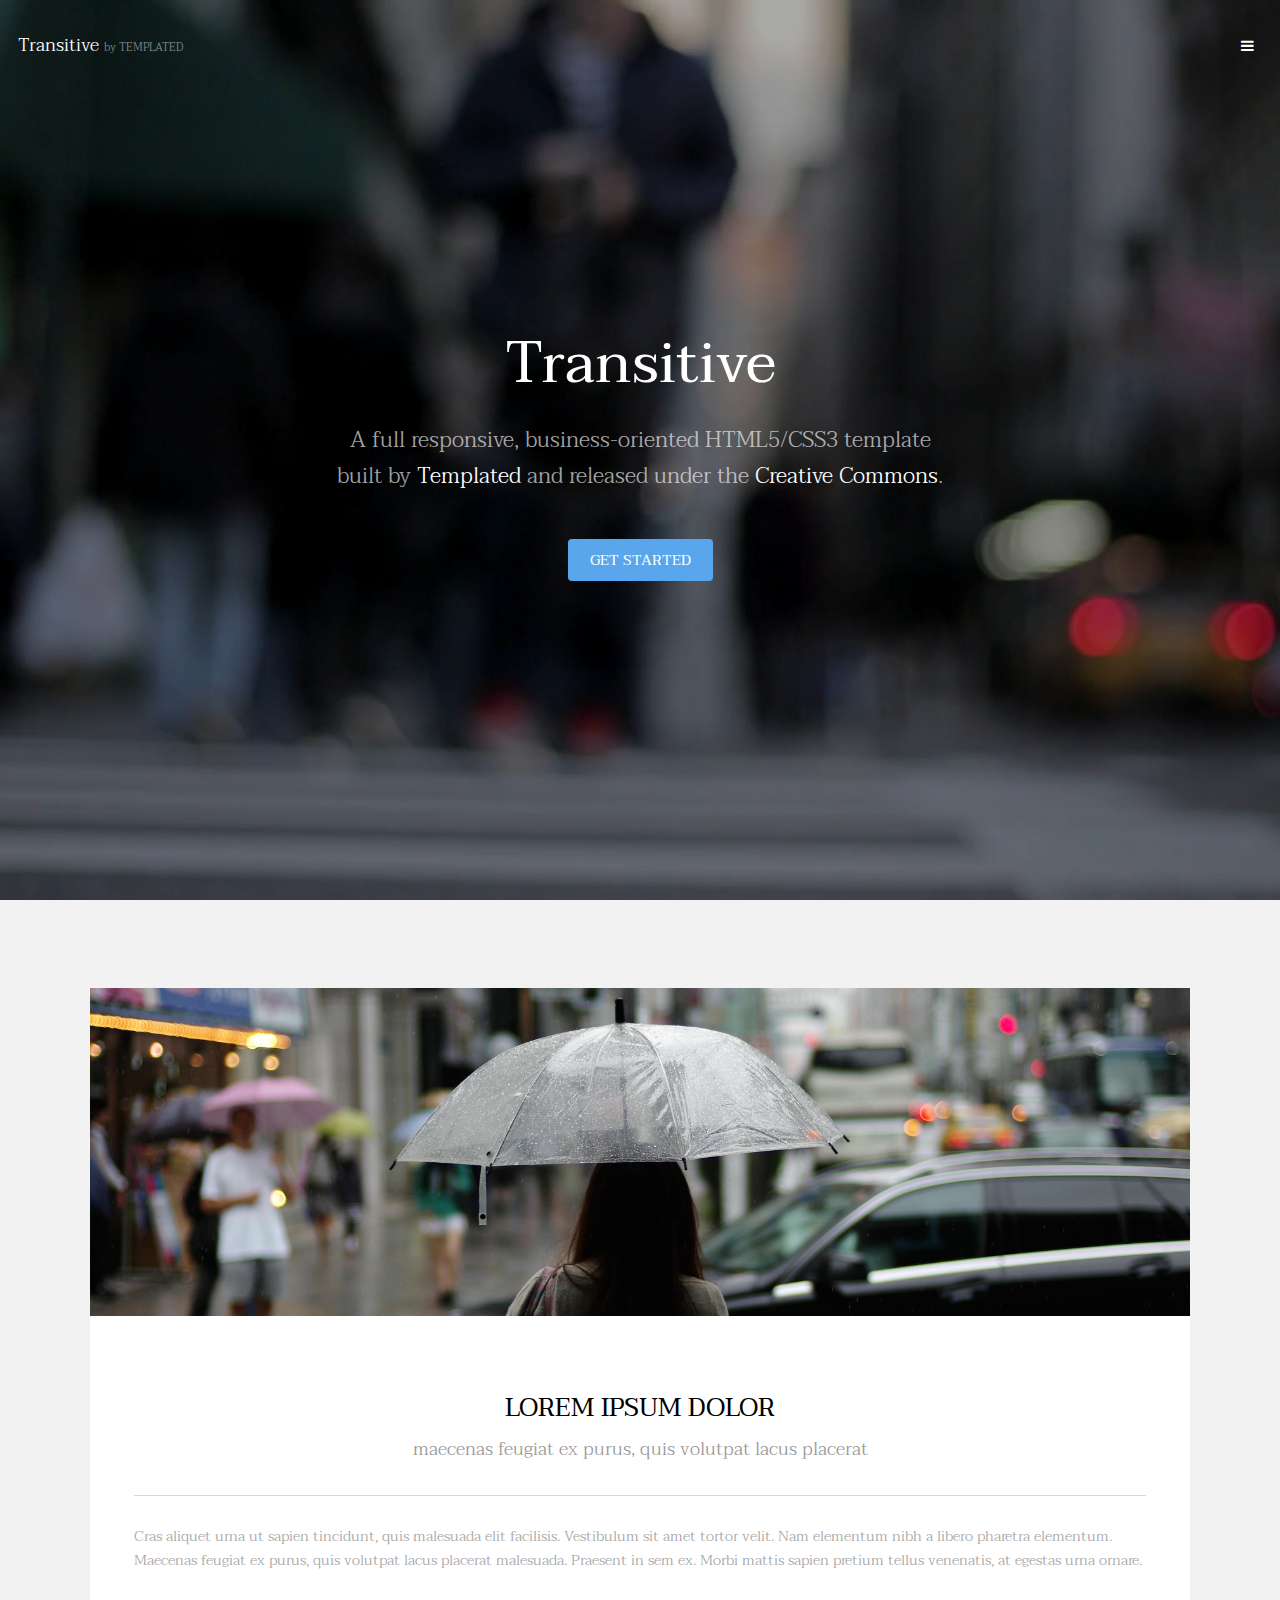
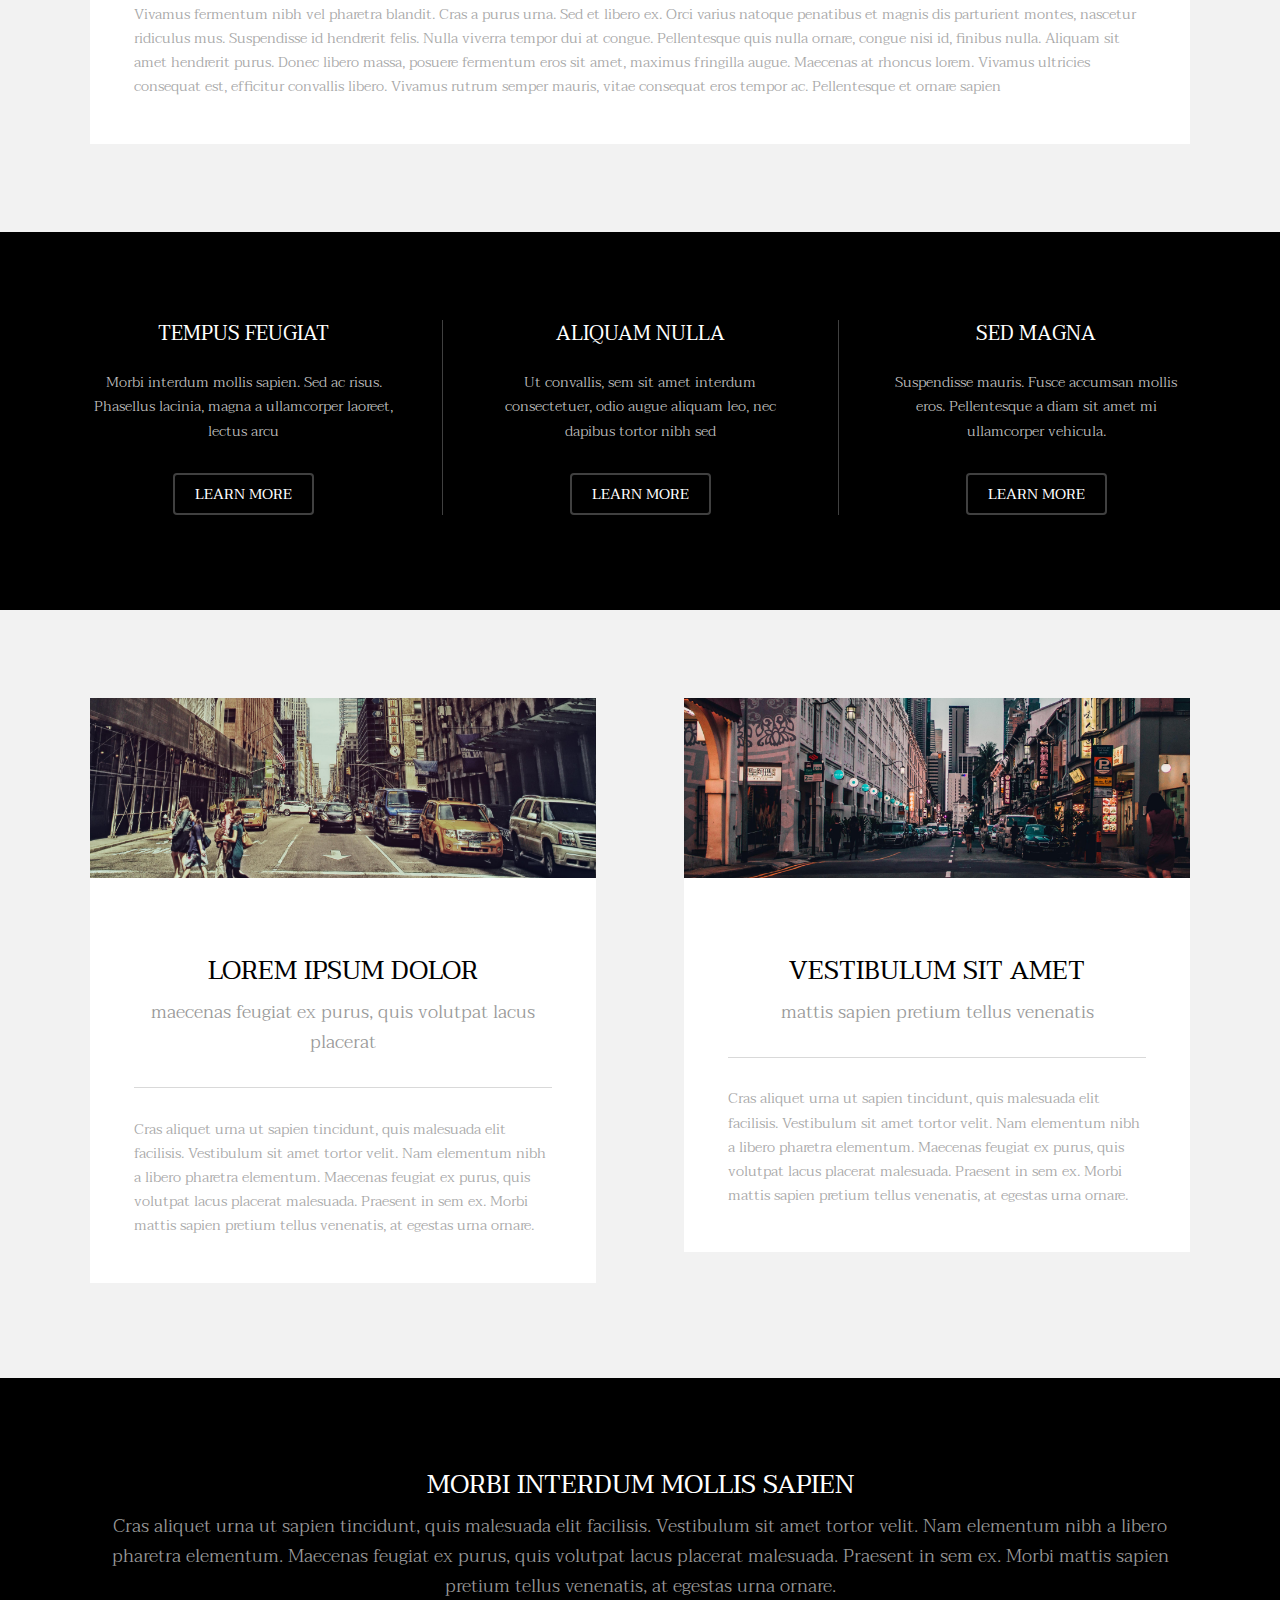
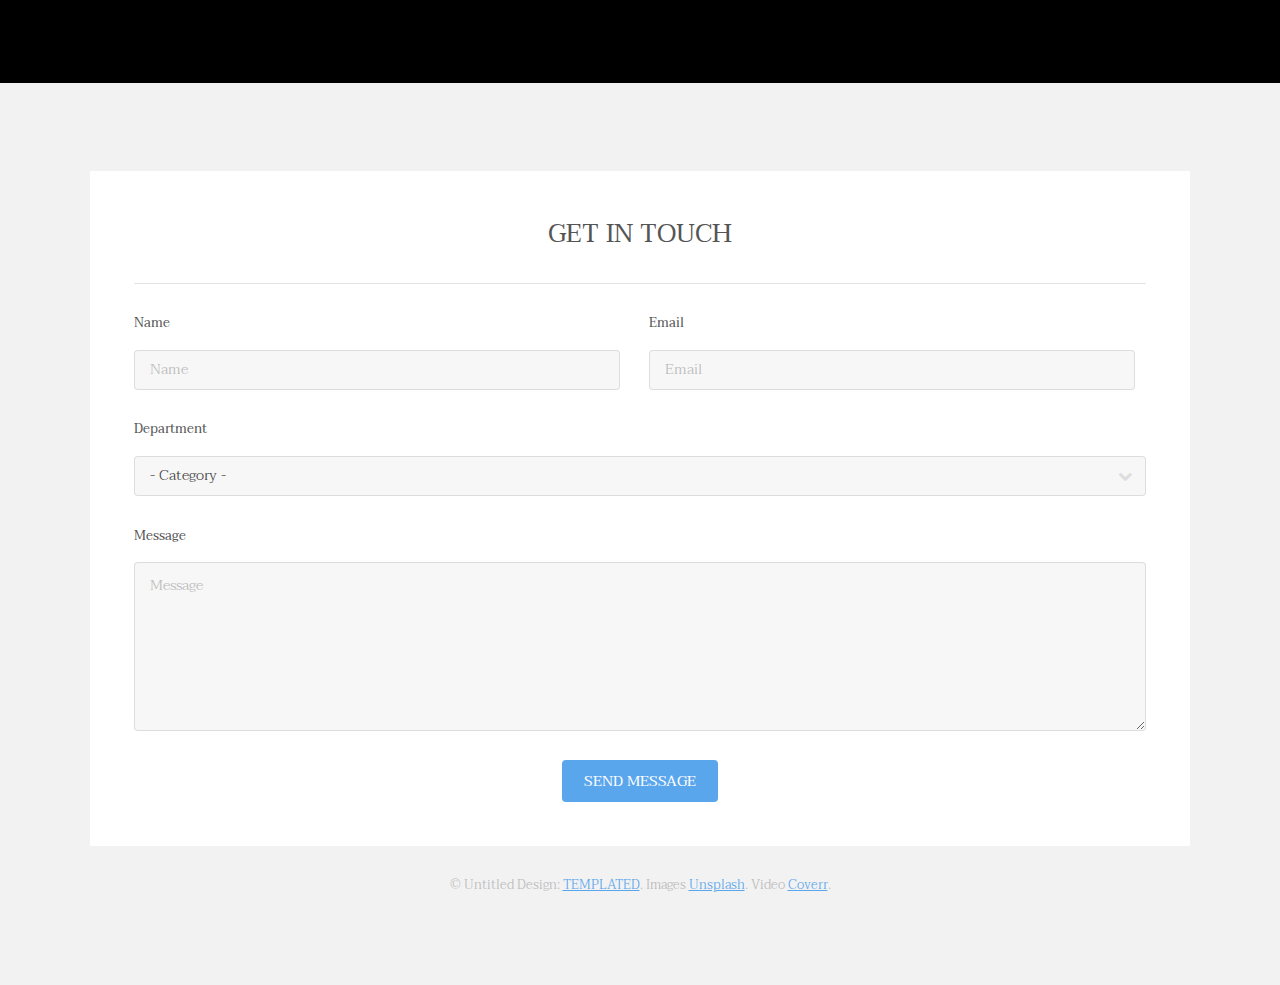
==== index.html @ c70e79be "Initial files" ====
<!DOCTYPE HTML>
<!--
	Transitive by TEMPLATED
	templated.co @templatedco
	Released for free under the Creative Commons Attribution 3.0 license (templated.co/license)
-->
<html>
	<head>
		<title>Transitive by TEMPLATED</title>
		<meta charset="utf-8" />
		<meta name="viewport" content="width=device-width, initial-scale=1" />
		<link rel="stylesheet" href="assets/css/main.css" />
	</head>
	<body>

		<!-- Header -->
			<header id="header" class="alt">
				<div class="logo"><a href="index.html">Transitive <span>by TEMPLATED</span></a></div>
				<a href="#menu" class="toggle"><span>Menu</span></a>
			</header>

		<!-- Nav -->
			<nav id="menu">
				<ul class="links">
					<li><a href="index.html">Home</a></li>
					<li><a href="generic.html">Generic</a></li>
					<li><a href="elements.html">Elements</a></li>
				</ul>
			</nav>

		<!-- Banner -->
		<!--
			To use a video as your background, set data-video to the name of your video without
			its extension (eg. images/banner). Your video must be available in both .mp4 and .webm
			formats to work correctly.
		-->
			<section id="banner" data-video="images/banner">
				<div class="inner">
					<h1>Transitive</h1>
					<p>A full responsive, business-oriented HTML5/CSS3 template<br />
					built by <a href="https://templated.co/">Templated</a> and released under the <a href="https://templated.co/license">Creative Commons</a>.</p>
					<a href="#one" class="button special scrolly">Get Started</a>
				</div>
			</section>

		<!-- One -->
			<section id="one" class="wrapper style2">
				<div class="inner">
					<div>
						<div class="box">
							<div class="image fit">
								<img src="images/pic01.jpg" alt="" />
							</div>
							<div class="content">
								<header class="align-center">
									<h2>Lorem ipsum dolor</h2>
									<p>maecenas feugiat ex purus, quis volutpat lacus placerat</p>
								</header>
								<hr />
								<p> Cras aliquet urna ut sapien tincidunt, quis malesuada elit facilisis. Vestibulum sit amet tortor velit. Nam elementum nibh a libero pharetra elementum. Maecenas feugiat ex purus, quis volutpat lacus placerat malesuada. Praesent in sem ex. Morbi mattis sapien pretium tellus venenatis, at egestas urna ornare.</p>
								<p>Vivamus fermentum nibh vel pharetra blandit. Cras a purus urna. Sed et libero ex. Orci varius natoque penatibus et magnis dis parturient montes, nascetur ridiculus mus. Suspendisse id hendrerit felis. Nulla viverra tempor dui at congue. Pellentesque quis nulla ornare, congue nisi id, finibus nulla. Aliquam sit amet hendrerit purus. Donec libero massa, posuere fermentum eros sit amet, maximus fringilla augue. Maecenas at rhoncus lorem. Vivamus ultricies consequat est, efficitur convallis libero. Vivamus rutrum semper mauris, vitae consequat eros tempor ac. Pellentesque et ornare sapien</p>
							</div>
						</div>
					</div>
				</div>
			</section>

		<!-- Two -->
			<section id="two" class="wrapper style3">
				<div class="inner">
					<div id="flexgrid">
						<div>
							<header>
								<h3>Tempus Feugiat</h3>
							</header>
							<p>Morbi interdum mollis sapien. Sed ac risus. Phasellus lacinia, magna a ullamcorper laoreet, lectus arcu</p>
							<ul class="actions">
								<li><a href="#" class="button alt">Learn More</a></li>
							</ul>
						</div>
						<div>
							<header>
								<h3>Aliquam Nulla</h3>
							</header>
							<p>Ut convallis, sem sit amet interdum consectetuer, odio augue aliquam leo, nec dapibus tortor nibh sed </p>
							<ul class="actions">
								<li><a href="#" class="button alt">Learn More</a></li>
							</ul>
						</div>
						<div>
							<header>
								<h3>Sed Magna</h3>
							</header>
							<p>Suspendisse mauris. Fusce accumsan mollis eros. Pellentesque a diam sit amet mi ullamcorper vehicula.</p>
							<ul class="actions">
								<li><a href="#" class="button alt">Learn More</a></li>
							</ul>
						</div>
					</div>
				</div>
			</section>

		<!-- Three -->
			<section id="three" class="wrapper style2">
				<div class="inner">
					<div class="grid-style">

						<div>
							<div class="box">
								<div class="image fit">
									<img src="images/pic02.jpg" alt="" />
								</div>
								<div class="content">
									<header class="align-center">
										<h2>Lorem ipsum dolor</h2>
										<p>maecenas feugiat ex purus, quis volutpat lacus placerat</p>
									</header>
									<hr />
									<p> Cras aliquet urna ut sapien tincidunt, quis malesuada elit facilisis. Vestibulum sit amet tortor velit. Nam elementum nibh a libero pharetra elementum. Maecenas feugiat ex purus, quis volutpat lacus placerat malesuada. Praesent in sem ex. Morbi mattis sapien pretium tellus venenatis, at egestas urna ornare.</p>
								</div>
							</div>
						</div>

						<div>
							<div class="box">
								<div class="image fit">
									<img src="images/pic03.jpg" alt="" />
								</div>
								<div class="content">
									<header class="align-center">
										<h2>Vestibulum sit amet</h2>
										<p>mattis sapien pretium tellus venenatis</p>
									</header>
									<hr />
									<p> Cras aliquet urna ut sapien tincidunt, quis malesuada elit facilisis. Vestibulum sit amet tortor velit. Nam elementum nibh a libero pharetra elementum. Maecenas feugiat ex purus, quis volutpat lacus placerat malesuada. Praesent in sem ex. Morbi mattis sapien pretium tellus venenatis, at egestas urna ornare.</p>
								</div>
							</div>
						</div>

					</div>
				</div>
			</section>

		<!-- Four -->
			<section id="four" class="wrapper style3">
				<div class="inner">

					<header class="align-center">
						<h2>Morbi interdum mollis sapien</h2>
						<p>Cras aliquet urna ut sapien tincidunt, quis malesuada elit facilisis. Vestibulum sit amet tortor velit. Nam elementum nibh a libero pharetra elementum. Maecenas feugiat ex purus, quis volutpat lacus placerat malesuada. Praesent in sem ex. Morbi mattis sapien pretium tellus venenatis, at egestas urna ornare.</p>
					</header>

				</div>
			</section>

		<!-- Footer -->
			<footer id="footer" class="wrapper">
				<div class="inner">
					<section>
						<div class="box">
							<div class="content">
								<h2 class="align-center">Get in Touch</h2>
								<hr />
								<form action="#" method="post">
									<div class="field half first">
										<label for="name">Name</label>
										<input name="name" id="name" type="text" placeholder="Name">
									</div>
									<div class="field half">
										<label for="email">Email</label>
										<input name="email" id="email" type="email" placeholder="Email">
									</div>
									<div class="field">
										<label for="dept">Department</label>
										<div class="select-wrapper">
											<select name="dept" id="dept">
												<option value="">- Category -</option>
												<option value="1">Manufacturing</option>
												<option value="1">Shipping</option>
												<option value="1">Administration</option>
												<option value="1">Human Resources</option>
											</select>
										</div>
									</div>
									<div class="field">
										<label for="message">Message</label>
										<textarea name="message" id="message" rows="6" placeholder="Message"></textarea>
									</div>
									<ul class="actions align-center">
										<li><input value="Send Message" class="button special" type="submit"></li>
									</ul>
								</form>
							</div>
						</div>
					</section>
					<div class="copyright">
						&copy; Untitled Design: <a href="https://templated.co/">TEMPLATED</a>. Images <a href="https://unsplash.com/">Unsplash</a>. Video <a href="http://coverr.co/">Coverr</a>.
					</div>
				</div>
			</footer>

		<!-- Scripts -->
			<script src="assets/js/jquery.min.js"></script>
			<script src="assets/js/jquery.scrolly.min.js"></script>
			<script src="assets/js/jquery.scrollex.min.js"></script>
			<script src="assets/js/skel.min.js"></script>
			<script src="assets/js/util.js"></script>
			<script src="assets/js/main.js"></script>

	</body>
</html>
---- assets/css/main.css ----
@charset "UTF-8";
@import url(font-awesome.min.css);
@import url("https://fonts.googleapis.com/css?family=Taviraj:300,400,700,300i,400i,700i");

/*
	Transitive by TEMPLATED
	templated.co @templatedco
	Released for free under the Creative Commons Attribution 3.0 license (templated.co/license)
*/

/* Reset */

	html, body, div, span, applet, object, iframe, h1, h2, h3, h4, h5, h6, p, blockquote, pre, a, abbr, acronym, address, big, cite, code, del, dfn, em, img, ins, kbd, q, s, samp, small, strike, strong, sub, sup, tt, var, b, u, i, center, dl, dt, dd, ol, ul, li, fieldset, form, label, legend, table, caption, tbody, tfoot, thead, tr, th, td, article, aside, canvas, details, embed, figure, figcaption, footer, header, hgroup, menu, nav, output, ruby, section, summary, time, mark, audio, video {
		margin: 0;
		padding: 0;
		border: 0;
		font-size: 100%;
		font: inherit;
		vertical-align: baseline;
	}

	article, aside, details, figcaption, figure, footer, header, hgroup, menu, nav, section {
		display: block;
	}

	body {
		line-height: 1;
	}

	ol, ul {
		list-style: none;
	}

	blockquote, q {
		quotes: none;
	}

	blockquote:before, blockquote:after, q:before, q:after {
		content: '';
		content: none;
	}

	table {
		border-collapse: collapse;
		border-spacing: 0;
	}

	body {
		-webkit-text-size-adjust: none;
	}

/* Box Model */

	*, *:before, *:after {
		-moz-box-sizing: border-box;
		-webkit-box-sizing: border-box;
		box-sizing: border-box;
	}

/* Containers */

	.container {
		margin-left: auto;
		margin-right: auto;
	}

	.container.\31 25\25 {
		width: 100%;
		max-width: 100rem;
		min-width: 80rem;
	}

	.container.\37 5\25 {
		width: 60rem;
	}

	.container.\35 0\25 {
		width: 40rem;
	}

	.container.\32 5\25 {
		width: 20rem;
	}

	.container {
		width: 80rem;
	}

	@media screen and (max-width: 1680px) {

		.container.\31 25\25 {
			width: 100%;
			max-width: 100rem;
			min-width: 80rem;
		}

		.container.\37 5\25 {
			width: 60rem;
		}

		.container.\35 0\25 {
			width: 40rem;
		}

		.container.\32 5\25 {
			width: 20rem;
		}

		.container {
			width: 80rem;
		}

	}

	@media screen and (max-width: 1280px) {

		.container.\31 25\25 {
			width: 100%;
			max-width: 81.25rem;
			min-width: 65rem;
		}

		.container.\37 5\25 {
			width: 48.75rem;
		}

		.container.\35 0\25 {
			width: 32.5rem;
		}

		.container.\32 5\25 {
			width: 16.25rem;
		}

		.container {
			width: 65rem;
		}

	}

	@media screen and (max-width: 980px) {

		.container.\31 25\25 {
			width: 100%;
			max-width: 112.5%;
			min-width: 90%;
		}

		.container.\37 5\25 {
			width: 67.5%;
		}

		.container.\35 0\25 {
			width: 45%;
		}

		.container.\32 5\25 {
			width: 22.5%;
		}

		.container {
			width: 90%;
		}

	}

	@media screen and (max-width: 736px) {

		.container.\31 25\25 {
			width: 100%;
			max-width: 112.5%;
			min-width: 90%;
		}

		.container.\37 5\25 {
			width: 67.5%;
		}

		.container.\35 0\25 {
			width: 45%;
		}

		.container.\32 5\25 {
			width: 22.5%;
		}

		.container {
			width: 90% !important;
		}

	}

	@media screen and (max-width: 480px) {

		.container.\31 25\25 {
			width: 100%;
			max-width: 112.5%;
			min-width: 90%;
		}

		.container.\37 5\25 {
			width: 67.5%;
		}

		.container.\35 0\25 {
			width: 45%;
		}

		.container.\32 5\25 {
			width: 22.5%;
		}

		.container {
			width: 90% !important;
		}

	}

/* Grid */

	.row {
		border-bottom: solid 1px transparent;
		-moz-box-sizing: border-box;
		-webkit-box-sizing: border-box;
		box-sizing: border-box;
	}

	.row > * {
		float: left;
		-moz-box-sizing: border-box;
		-webkit-box-sizing: border-box;
		box-sizing: border-box;
	}

	.row:after, .row:before {
		content: '';
		display: block;
		clear: both;
		height: 0;
	}

	.row.uniform > * > :first-child {
		margin-top: 0;
	}

	.row.uniform > * > :last-child {
		margin-bottom: 0;
	}

	.row.\30 \25 > * {
		padding: 0 0 0 0rem;
	}

	.row.\30 \25 {
		margin: 0 0 -1px 0rem;
	}

	.row.uniform.\30 \25 > * {
		padding: 0rem 0 0 0rem;
	}

	.row.uniform.\30 \25 {
		margin: 0rem 0 -1px 0rem;
	}

	.row > * {
		padding: 0 0 0 2rem;
	}

	.row {
		margin: 0 0 -1px -2rem;
	}

	.row.uniform > * {
		padding: 2rem 0 0 2rem;
	}

	.row.uniform {
		margin: -2rem 0 -1px -2rem;
	}

	.row.\32 00\25 > * {
		padding: 0 0 0 4rem;
	}

	.row.\32 00\25 {
		margin: 0 0 -1px -4rem;
	}

	.row.uniform.\32 00\25 > * {
		padding: 4rem 0 0 4rem;
	}

	.row.uniform.\32 00\25 {
		margin: -4rem 0 -1px -4rem;
	}

	.row.\31 50\25 > * {
		padding: 0 0 0 3rem;
	}

	.row.\31 50\25 {
		margin: 0 0 -1px -3rem;
	}

	.row.uniform.\31 50\25 > * {
		padding: 3rem 0 0 3rem;
	}

	.row.uniform.\31 50\25 {
		margin: -3rem 0 -1px -3rem;
	}

	.row.\35 0\25 > * {
		padding: 0 0 0 1rem;
	}

	.row.\35 0\25 {
		margin: 0 0 -1px -1rem;
	}

	.row.uniform.\35 0\25 > * {
		padding: 1rem 0 0 1rem;
	}

	.row.uniform.\35 0\25 {
		margin: -1rem 0 -1px -1rem;
	}

	.row.\32 5\25 > * {
		padding: 0 0 0 0.5rem;
	}

	.row.\32 5\25 {
		margin: 0 0 -1px -0.5rem;
	}

	.row.uniform.\32 5\25 > * {
		padding: 0.5rem 0 0 0.5rem;
	}

	.row.uniform.\32 5\25 {
		margin: -0.5rem 0 -1px -0.5rem;
	}

	.\31 2u, .\31 2u\24 {
		width: 100%;
		clear: none;
		margin-left: 0;
	}

	.\31 1u, .\31 1u\24 {
		width: 91.6666666667%;
		clear: none;
		margin-left: 0;
	}

	.\31 0u, .\31 0u\24 {
		width: 83.3333333333%;
		clear: none;
		margin-left: 0;
	}

	.\39 u, .\39 u\24 {
		width: 75%;
		clear: none;
		margin-left: 0;
	}

	.\38 u, .\38 u\24 {
		width: 66.6666666667%;
		clear: none;
		margin-left: 0;
	}

	.\37 u, .\37 u\24 {
		width: 58.3333333333%;
		clear: none;
		margin-left: 0;
	}

	.\36 u, .\36 u\24 {
		width: 50%;
		clear: none;
		margin-left: 0;
	}

	.\35 u, .\35 u\24 {
		width: 41.6666666667%;
		clear: none;
		margin-left: 0;
	}

	.\34 u, .\34 u\24 {
		width: 33.3333333333%;
		clear: none;
		margin-left: 0;
	}

	.\33 u, .\33 u\24 {
		width: 25%;
		clear: none;
		margin-left: 0;
	}

	.\32 u, .\32 u\24 {
		width: 16.6666666667%;
		clear: none;
		margin-left: 0;
	}

	.\31 u, .\31 u\24 {
		width: 8.3333333333%;
		clear: none;
		margin-left: 0;
	}

	.\31 2u\24 + *,
	.\31 1u\24 + *,
	.\31 0u\24 + *,
	.\39 u\24 + *,
	.\38 u\24 + *,
	.\37 u\24 + *,
	.\36 u\24 + *,
	.\35 u\24 + *,
	.\34 u\24 + *,
	.\33 u\24 + *,
	.\32 u\24 + *,
	.\31 u\24 + * {
		clear: left;
	}

	.\-11u {
		margin-left: 91.66667%;
	}

	.\-10u {
		margin-left: 83.33333%;
	}

	.\-9u {
		margin-left: 75%;
	}

	.\-8u {
		margin-left: 66.66667%;
	}

	.\-7u {
		margin-left: 58.33333%;
	}

	.\-6u {
		margin-left: 50%;
	}

	.\-5u {
		margin-left: 41.66667%;
	}

	.\-4u {
		margin-left: 33.33333%;
	}

	.\-3u {
		margin-left: 25%;
	}

	.\-2u {
		margin-left: 16.66667%;
	}

	.\-1u {
		margin-left: 8.33333%;
	}

	@media screen and (max-width: 1680px) {

		.row > * {
			padding: 0 0 0 2rem;
		}

		.row {
			margin: 0 0 -1px -2rem;
		}

		.row.uniform > * {
			padding: 2rem 0 0 2rem;
		}

		.row.uniform {
			margin: -2rem 0 -1px -2rem;
		}

		.row.\32 00\25 > * {
			padding: 0 0 0 4rem;
		}

		.row.\32 00\25 {
			margin: 0 0 -1px -4rem;
		}

		.row.uniform.\32 00\25 > * {
			padding: 4rem 0 0 4rem;
		}

		.row.uniform.\32 00\25 {
			margin: -4rem 0 -1px -4rem;
		}

		.row.\31 50\25 > * {
			padding: 0 0 0 3rem;
		}

		.row.\31 50\25 {
			margin: 0 0 -1px -3rem;
		}

		.row.uniform.\31 50\25 > * {
			padding: 3rem 0 0 3rem;
		}

		.row.uniform.\31 50\25 {
			margin: -3rem 0 -1px -3rem;
		}

		.row.\35 0\25 > * {
			padding: 0 0 0 1rem;
		}

		.row.\35 0\25 {
			margin: 0 0 -1px -1rem;
		}

		.row.uniform.\35 0\25 > * {
			padding: 1rem 0 0 1rem;
		}

		.row.uniform.\35 0\25 {
			margin: -1rem 0 -1px -1rem;
		}

		.row.\32 5\25 > * {
			padding: 0 0 0 0.5rem;
		}

		.row.\32 5\25 {
			margin: 0 0 -1px -0.5rem;
		}

		.row.uniform.\32 5\25 > * {
			padding: 0.5rem 0 0 0.5rem;
		}

		.row.uniform.\32 5\25 {
			margin: -0.5rem 0 -1px -0.5rem;
		}

		.\31 2u\28xlarge\29, .\31 2u\24\28xlarge\29 {
			width: 100%;
			clear: none;
			margin-left: 0;
		}

		.\31 1u\28xlarge\29, .\31 1u\24\28xlarge\29 {
			width: 91.6666666667%;
			clear: none;
			margin-left: 0;
		}

		.\31 0u\28xlarge\29, .\31 0u\24\28xlarge\29 {
			width: 83.3333333333%;
			clear: none;
			margin-left: 0;
		}

		.\39 u\28xlarge\29, .\39 u\24\28xlarge\29 {
			width: 75%;
			clear: none;
			margin-left: 0;
		}

		.\38 u\28xlarge\29, .\38 u\24\28xlarge\29 {
			width: 66.6666666667%;
			clear: none;
			margin-left: 0;
		}

		.\37 u\28xlarge\29, .\37 u\24\28xlarge\29 {
			width: 58.3333333333%;
			clear: none;
			margin-left: 0;
		}

		.\36 u\28xlarge\29, .\36 u\24\28xlarge\29 {
			width: 50%;
			clear: none;
			margin-left: 0;
		}

		.\35 u\28xlarge\29, .\35 u\24\28xlarge\29 {
			width: 41.6666666667%;
			clear: none;
			margin-left: 0;
		}

		.\34 u\28xlarge\29, .\34 u\24\28xlarge\29 {
			width: 33.3333333333%;
			clear: none;
			margin-left: 0;
		}

		.\33 u\28xlarge\29, .\33 u\24\28xlarge\29 {
			width: 25%;
			clear: none;
			margin-left: 0;
		}

		.\32 u\28xlarge\29, .\32 u\24\28xlarge\29 {
			width: 16.6666666667%;
			clear: none;
			margin-left: 0;
		}

		.\31 u\28xlarge\29, .\31 u\24\28xlarge\29 {
			width: 8.3333333333%;
			clear: none;
			margin-left: 0;
		}

		.\31 2u\24\28xlarge\29 + *,
		.\31 1u\24\28xlarge\29 + *,
		.\31 0u\24\28xlarge\29 + *,
		.\39 u\24\28xlarge\29 + *,
		.\38 u\24\28xlarge\29 + *,
		.\37 u\24\28xlarge\29 + *,
		.\36 u\24\28xlarge\29 + *,
		.\35 u\24\28xlarge\29 + *,
		.\34 u\24\28xlarge\29 + *,
		.\33 u\24\28xlarge\29 + *,
		.\32 u\24\28xlarge\29 + *,
		.\31 u\24\28xlarge\29 + * {
			clear: left;
		}

		.\-11u\28xlarge\29 {
			margin-left: 91.66667%;
		}

		.\-10u\28xlarge\29 {
			margin-left: 83.33333%;
		}

		.\-9u\28xlarge\29 {
			margin-left: 75%;
		}

		.\-8u\28xlarge\29 {
			margin-left: 66.66667%;
		}

		.\-7u\28xlarge\29 {
			margin-left: 58.33333%;
		}

		.\-6u\28xlarge\29 {
			margin-left: 50%;
		}

		.\-5u\28xlarge\29 {
			margin-left: 41.66667%;
		}

		.\-4u\28xlarge\29 {
			margin-left: 33.33333%;
		}

		.\-3u\28xlarge\29 {
			margin-left: 25%;
		}

		.\-2u\28xlarge\29 {
			margin-left: 16.66667%;
		}

		.\-1u\28xlarge\29 {
			margin-left: 8.33333%;
		}

	}

	@media screen and (max-width: 1280px) {

		.row > * {
			padding: 0 0 0 1.5rem;
		}

		.row {
			margin: 0 0 -1px -1.5rem;
		}

		.row.uniform > * {
			padding: 1.5rem 0 0 1.5rem;
		}

		.row.uniform {
			margin: -1.5rem 0 -1px -1.5rem;
		}

		.row.\32 00\25 > * {
			padding: 0 0 0 3rem;
		}

		.row.\32 00\25 {
			margin: 0 0 -1px -3rem;
		}

		.row.uniform.\32 00\25 > * {
			padding: 3rem 0 0 3rem;
		}

		.row.uniform.\32 00\25 {
			margin: -3rem 0 -1px -3rem;
		}

		.row.\31 50\25 > * {
			padding: 0 0 0 2.25rem;
		}

		.row.\31 50\25 {
			margin: 0 0 -1px -2.25rem;
		}

		.row.uniform.\31 50\25 > * {
			padding: 2.25rem 0 0 2.25rem;
		}

		.row.uniform.\31 50\25 {
			margin: -2.25rem 0 -1px -2.25rem;
		}

		.row.\35 0\25 > * {
			padding: 0 0 0 0.75rem;
		}

		.row.\35 0\25 {
			margin: 0 0 -1px -0.75rem;
		}

		.row.uniform.\35 0\25 > * {
			padding: 0.75rem 0 0 0.75rem;
		}

		.row.uniform.\35 0\25 {
			margin: -0.75rem 0 -1px -0.75rem;
		}

		.row.\32 5\25 > * {
			padding: 0 0 0 0.375rem;
		}

		.row.\32 5\25 {
			margin: 0 0 -1px -0.375rem;
		}

		.row.uniform.\32 5\25 > * {
			padding: 0.375rem 0 0 0.375rem;
		}

		.row.uniform.\32 5\25 {
			margin: -0.375rem 0 -1px -0.375rem;
		}

		.\31 2u\28large\29, .\31 2u\24\28large\29 {
			width: 100%;
			clear: none;
			margin-left: 0;
		}

		.\31 1u\28large\29, .\31 1u\24\28large\29 {
			width: 91.6666666667%;
			clear: none;
			margin-left: 0;
		}

		.\31 0u\28large\29, .\31 0u\24\28large\29 {
			width: 83.3333333333%;
			clear: none;
			margin-left: 0;
		}

		.\39 u\28large\29, .\39 u\24\28large\29 {
			width: 75%;
			clear: none;
			margin-left: 0;
		}

		.\38 u\28large\29, .\38 u\24\28large\29 {
			width: 66.6666666667%;
			clear: none;
			margin-left: 0;
		}

		.\37 u\28large\29, .\37 u\24\28large\29 {
			width: 58.3333333333%;
			clear: none;
			margin-left: 0;
		}

		.\36 u\28large\29, .\36 u\24\28large\29 {
			width: 50%;
			clear: none;
			margin-left: 0;
		}

		.\35 u\28large\29, .\35 u\24\28large\29 {
			width: 41.6666666667%;
			clear: none;
			margin-left: 0;
		}

		.\34 u\28large\29, .\34 u\24\28large\29 {
			width: 33.3333333333%;
			clear: none;
			margin-left: 0;
		}

		.\33 u\28large\29, .\33 u\24\28large\29 {
			width: 25%;
			clear: none;
			margin-left: 0;
		}

		.\32 u\28large\29, .\32 u\24\28large\29 {
			width: 16.6666666667%;
			clear: none;
			margin-left: 0;
		}

		.\31 u\28large\29, .\31 u\24\28large\29 {
			width: 8.3333333333%;
			clear: none;
			margin-left: 0;
		}

		.\31 2u\24\28large\29 + *,
		.\31 1u\24\28large\29 + *,
		.\31 0u\24\28large\29 + *,
		.\39 u\24\28large\29 + *,
		.\38 u\24\28large\29 + *,
		.\37 u\24\28large\29 + *,
		.\36 u\24\28large\29 + *,
		.\35 u\24\28large\29 + *,
		.\34 u\24\28large\29 + *,
		.\33 u\24\28large\29 + *,
		.\32 u\24\28large\29 + *,
		.\31 u\24\28large\29 + * {
			clear: left;
		}

		.\-11u\28large\29 {
			margin-left: 91.66667%;
		}

		.\-10u\28large\29 {
			margin-left: 83.33333%;
		}

		.\-9u\28large\29 {
			margin-left: 75%;
		}

		.\-8u\28large\29 {
			margin-left: 66.66667%;
		}

		.\-7u\28large\29 {
			margin-left: 58.33333%;
		}

		.\-6u\28large\29 {
			margin-left: 50%;
		}

		.\-5u\28large\29 {
			margin-left: 41.66667%;
		}

		.\-4u\28large\29 {
			margin-left: 33.33333%;
		}

		.\-3u\28large\29 {
			margin-left: 25%;
		}

		.\-2u\28large\29 {
			margin-left: 16.66667%;
		}

		.\-1u\28large\29 {
			margin-left: 8.33333%;
		}

	}

	@media screen and (max-width: 980px) {

		.row > * {
			padding: 0 0 0 1.5rem;
		}

		.row {
			margin: 0 0 -1px -1.5rem;
		}

		.row.uniform > * {
			padding: 1.5rem 0 0 1.5rem;
		}

		.row.uniform {
			margin: -1.5rem 0 -1px -1.5rem;
		}

		.row.\32 00\25 > * {
			padding: 0 0 0 3rem;
		}

		.row.\32 00\25 {
			margin: 0 0 -1px -3rem;
		}

		.row.uniform.\32 00\25 > * {
			padding: 3rem 0 0 3rem;
		}

		.row.uniform.\32 00\25 {
			margin: -3rem 0 -1px -3rem;
		}

		.row.\31 50\25 > * {
			padding: 0 0 0 2.25rem;
		}

		.row.\31 50\25 {
			margin: 0 0 -1px -2.25rem;
		}

		.row.uniform.\31 50\25 > * {
			padding: 2.25rem 0 0 2.25rem;
		}

		.row.uniform.\31 50\25 {
			margin: -2.25rem 0 -1px -2.25rem;
		}

		.row.\35 0\25 > * {
			padding: 0 0 0 0.75rem;
		}

		.row.\35 0\25 {
			margin: 0 0 -1px -0.75rem;
		}

		.row.uniform.\35 0\25 > * {
			padding: 0.75rem 0 0 0.75rem;
		}

		.row.uniform.\35 0\25 {
			margin: -0.75rem 0 -1px -0.75rem;
		}

		.row.\32 5\25 > * {
			padding: 0 0 0 0.375rem;
		}

		.row.\32 5\25 {
			margin: 0 0 -1px -0.375rem;
		}

		.row.uniform.\32 5\25 > * {
			padding: 0.375rem 0 0 0.375rem;
		}

		.row.uniform.\32 5\25 {
			margin: -0.375rem 0 -1px -0.375rem;
		}

		.\31 2u\28medium\29, .\31 2u\24\28medium\29 {
			width: 100%;
			clear: none;
			margin-left: 0;
		}

		.\31 1u\28medium\29, .\31 1u\24\28medium\29 {
			width: 91.6666666667%;
			clear: none;
			margin-left: 0;
		}

		.\31 0u\28medium\29, .\31 0u\24\28medium\29 {
			width: 83.3333333333%;
			clear: none;
			margin-left: 0;
		}

		.\39 u\28medium\29, .\39 u\24\28medium\29 {
			width: 75%;
			clear: none;
			margin-left: 0;
		}

		.\38 u\28medium\29, .\38 u\24\28medium\29 {
			width: 66.6666666667%;
			clear: none;
			margin-left: 0;
		}

		.\37 u\28medium\29, .\37 u\24\28medium\29 {
			width: 58.3333333333%;
			clear: none;
			margin-left: 0;
		}

		.\36 u\28medium\29, .\36 u\24\28medium\29 {
			width: 50%;
			clear: none;
			margin-left: 0;
		}

		.\35 u\28medium\29, .\35 u\24\28medium\29 {
			width: 41.6666666667%;
			clear: none;
			margin-left: 0;
		}

		.\34 u\28medium\29, .\34 u\24\28medium\29 {
			width: 33.3333333333%;
			clear: none;
			margin-left: 0;
		}

		.\33 u\28medium\29, .\33 u\24\28medium\29 {
			width: 25%;
			clear: none;
			margin-left: 0;
		}

		.\32 u\28medium\29, .\32 u\24\28medium\29 {
			width: 16.6666666667%;
			clear: none;
			margin-left: 0;
		}

		.\31 u\28medium\29, .\31 u\24\28medium\29 {
			width: 8.3333333333%;
			clear: none;
			margin-left: 0;
		}

		.\31 2u\24\28medium\29 + *,
		.\31 1u\24\28medium\29 + *,
		.\31 0u\24\28medium\29 + *,
		.\39 u\24\28medium\29 + *,
		.\38 u\24\28medium\29 + *,
		.\37 u\24\28medium\29 + *,
		.\36 u\24\28medium\29 + *,
		.\35 u\24\28medium\29 + *,
		.\34 u\24\28medium\29 + *,
		.\33 u\24\28medium\29 + *,
		.\32 u\24\28medium\29 + *,
		.\31 u\24\28medium\29 + * {
			clear: left;
		}

		.\-11u\28medium\29 {
			margin-left: 91.66667%;
		}

		.\-10u\28medium\29 {
			margin-left: 83.33333%;
		}

		.\-9u\28medium\29 {
			margin-left: 75%;
		}

		.\-8u\28medium\29 {
			margin-left: 66.66667%;
		}

		.\-7u\28medium\29 {
			margin-left: 58.33333%;
		}

		.\-6u\28medium\29 {
			margin-left: 50%;
		}

		.\-5u\28medium\29 {
			margin-left: 41.66667%;
		}

		.\-4u\28medium\29 {
			margin-left: 33.33333%;
		}

		.\-3u\28medium\29 {
			margin-left: 25%;
		}

		.\-2u\28medium\29 {
			margin-left: 16.66667%;
		}

		.\-1u\28medium\29 {
			margin-left: 8.33333%;
		}

	}

	@media screen and (max-width: 736px) {

		.row > * {
			padding: 0 0 0 1.25rem;
		}

		.row {
			margin: 0 0 -1px -1.25rem;
		}

		.row.uniform > * {
			padding: 1.25rem 0 0 1.25rem;
		}

		.row.uniform {
			margin: -1.25rem 0 -1px -1.25rem;
		}

		.row.\32 00\25 > * {
			padding: 0 0 0 2.5rem;
		}

		.row.\32 00\25 {
			margin: 0 0 -1px -2.5rem;
		}

		.row.uniform.\32 00\25 > * {
			padding: 2.5rem 0 0 2.5rem;
		}

		.row.uniform.\32 00\25 {
			margin: -2.5rem 0 -1px -2.5rem;
		}

		.row.\31 50\25 > * {
			padding: 0 0 0 1.875rem;
		}

		.row.\31 50\25 {
			margin: 0 0 -1px -1.875rem;
		}

		.row.uniform.\31 50\25 > * {
			padding: 1.875rem 0 0 1.875rem;
		}

		.row.uniform.\31 50\25 {
			margin: -1.875rem 0 -1px -1.875rem;
		}

		.row.\35 0\25 > * {
			padding: 0 0 0 0.625rem;
		}

		.row.\35 0\25 {
			margin: 0 0 -1px -0.625rem;
		}

		.row.uniform.\35 0\25 > * {
			padding: 0.625rem 0 0 0.625rem;
		}

		.row.uniform.\35 0\25 {
			margin: -0.625rem 0 -1px -0.625rem;
		}

		.row.\32 5\25 > * {
			padding: 0 0 0 0.3125rem;
		}

		.row.\32 5\25 {
			margin: 0 0 -1px -0.3125rem;
		}

		.row.uniform.\32 5\25 > * {
			padding: 0.3125rem 0 0 0.3125rem;
		}

		.row.uniform.\32 5\25 {
			margin: -0.3125rem 0 -1px -0.3125rem;
		}

		.\31 2u\28small\29, .\31 2u\24\28small\29 {
			width: 100%;
			clear: none;
			margin-left: 0;
		}

		.\31 1u\28small\29, .\31 1u\24\28small\29 {
			width: 91.6666666667%;
			clear: none;
			margin-left: 0;
		}

		.\31 0u\28small\29, .\31 0u\24\28small\29 {
			width: 83.3333333333%;
			clear: none;
			margin-left: 0;
		}

		.\39 u\28small\29, .\39 u\24\28small\29 {
			width: 75%;
			clear: none;
			margin-left: 0;
		}

		.\38 u\28small\29, .\38 u\24\28small\29 {
			width: 66.6666666667%;
			clear: none;
			margin-left: 0;
		}

		.\37 u\28small\29, .\37 u\24\28small\29 {
			width: 58.3333333333%;
			clear: none;
			margin-left: 0;
		}

		.\36 u\28small\29, .\36 u\24\28small\29 {
			width: 50%;
			clear: none;
			margin-left: 0;
		}

		.\35 u\28small\29, .\35 u\24\28small\29 {
			width: 41.6666666667%;
			clear: none;
			margin-left: 0;
		}

		.\34 u\28small\29, .\34 u\24\28small\29 {
			width: 33.3333333333%;
			clear: none;
			margin-left: 0;
		}

		.\33 u\28small\29, .\33 u\24\28small\29 {
			width: 25%;
			clear: none;
			margin-left: 0;
		}

		.\32 u\28small\29, .\32 u\24\28small\29 {
			width: 16.6666666667%;
			clear: none;
			margin-left: 0;
		}

		.\31 u\28small\29, .\31 u\24\28small\29 {
			width: 8.3333333333%;
			clear: none;
			margin-left: 0;
		}

		.\31 2u\24\28small\29 + *,
		.\31 1u\24\28small\29 + *,
		.\31 0u\24\28small\29 + *,
		.\39 u\24\28small\29 + *,
		.\38 u\24\28small\29 + *,
		.\37 u\24\28small\29 + *,
		.\36 u\24\28small\29 + *,
		.\35 u\24\28small\29 + *,
		.\34 u\24\28small\29 + *,
		.\33 u\24\28small\29 + *,
		.\32 u\24\28small\29 + *,
		.\31 u\24\28small\29 + * {
			clear: left;
		}

		.\-11u\28small\29 {
			margin-left: 91.66667%;
		}

		.\-10u\28small\29 {
			margin-left: 83.33333%;
		}

		.\-9u\28small\29 {
			margin-left: 75%;
		}

		.\-8u\28small\29 {
			margin-left: 66.66667%;
		}

		.\-7u\28small\29 {
			margin-left: 58.33333%;
		}

		.\-6u\28small\29 {
			margin-left: 50%;
		}

		.\-5u\28small\29 {
			margin-left: 41.66667%;
		}

		.\-4u\28small\29 {
			margin-left: 33.33333%;
		}

		.\-3u\28small\29 {
			margin-left: 25%;
		}

		.\-2u\28small\29 {
			margin-left: 16.66667%;
		}

		.\-1u\28small\29 {
			margin-left: 8.33333%;
		}

	}

	@media screen and (max-width: 480px) {

		.row > * {
			padding: 0 0 0 1.25rem;
		}

		.row {
			margin: 0 0 -1px -1.25rem;
		}

		.row.uniform > * {
			padding: 1.25rem 0 0 1.25rem;
		}

		.row.uniform {
			margin: -1.25rem 0 -1px -1.25rem;
		}

		.row.\32 00\25 > * {
			padding: 0 0 0 2.5rem;
		}

		.row.\32 00\25 {
			margin: 0 0 -1px -2.5rem;
		}

		.row.uniform.\32 00\25 > * {
			padding: 2.5rem 0 0 2.5rem;
		}

		.row.uniform.\32 00\25 {
			margin: -2.5rem 0 -1px -2.5rem;
		}

		.row.\31 50\25 > * {
			padding: 0 0 0 1.875rem;
		}

		.row.\31 50\25 {
			margin: 0 0 -1px -1.875rem;
		}

		.row.uniform.\31 50\25 > * {
			padding: 1.875rem 0 0 1.875rem;
		}

		.row.uniform.\31 50\25 {
			margin: -1.875rem 0 -1px -1.875rem;
		}

		.row.\35 0\25 > * {
			padding: 0 0 0 0.625rem;
		}

		.row.\35 0\25 {
			margin: 0 0 -1px -0.625rem;
		}

		.row.uniform.\35 0\25 > * {
			padding: 0.625rem 0 0 0.625rem;
		}

		.row.uniform.\35 0\25 {
			margin: -0.625rem 0 -1px -0.625rem;
		}

		.row.\32 5\25 > * {
			padding: 0 0 0 0.3125rem;
		}

		.row.\32 5\25 {
			margin: 0 0 -1px -0.3125rem;
		}

		.row.uniform.\32 5\25 > * {
			padding: 0.3125rem 0 0 0.3125rem;
		}

		.row.uniform.\32 5\25 {
			margin: -0.3125rem 0 -1px -0.3125rem;
		}

		.\31 2u\28xsmall\29, .\31 2u\24\28xsmall\29 {
			width: 100%;
			clear: none;
			margin-left: 0;
		}

		.\31 1u\28xsmall\29, .\31 1u\24\28xsmall\29 {
			width: 91.6666666667%;
			clear: none;
			margin-left: 0;
		}

		.\31 0u\28xsmall\29, .\31 0u\24\28xsmall\29 {
			width: 83.3333333333%;
			clear: none;
			margin-left: 0;
		}

		.\39 u\28xsmall\29, .\39 u\24\28xsmall\29 {
			width: 75%;
			clear: none;
			margin-left: 0;
		}

		.\38 u\28xsmall\29, .\38 u\24\28xsmall\29 {
			width: 66.6666666667%;
			clear: none;
			margin-left: 0;
		}

		.\37 u\28xsmall\29, .\37 u\24\28xsmall\29 {
			width: 58.3333333333%;
			clear: none;
			margin-left: 0;
		}

		.\36 u\28xsmall\29, .\36 u\24\28xsmall\29 {
			width: 50%;
			clear: none;
			margin-left: 0;
		}

		.\35 u\28xsmall\29, .\35 u\24\28xsmall\29 {
			width: 41.6666666667%;
			clear: none;
			margin-left: 0;
		}

		.\34 u\28xsmall\29, .\34 u\24\28xsmall\29 {
			width: 33.3333333333%;
			clear: none;
			margin-left: 0;
		}

		.\33 u\28xsmall\29, .\33 u\24\28xsmall\29 {
			width: 25%;
			clear: none;
			margin-left: 0;
		}

		.\32 u\28xsmall\29, .\32 u\24\28xsmall\29 {
			width: 16.6666666667%;
			clear: none;
			margin-left: 0;
		}

		.\31 u\28xsmall\29, .\31 u\24\28xsmall\29 {
			width: 8.3333333333%;
			clear: none;
			margin-left: 0;
		}

		.\31 2u\24\28xsmall\29 + *,
		.\31 1u\24\28xsmall\29 + *,
		.\31 0u\24\28xsmall\29 + *,
		.\39 u\24\28xsmall\29 + *,
		.\38 u\24\28xsmall\29 + *,
		.\37 u\24\28xsmall\29 + *,
		.\36 u\24\28xsmall\29 + *,
		.\35 u\24\28xsmall\29 + *,
		.\34 u\24\28xsmall\29 + *,
		.\33 u\24\28xsmall\29 + *,
		.\32 u\24\28xsmall\29 + *,
		.\31 u\24\28xsmall\29 + * {
			clear: left;
		}

		.\-11u\28xsmall\29 {
			margin-left: 91.66667%;
		}

		.\-10u\28xsmall\29 {
			margin-left: 83.33333%;
		}

		.\-9u\28xsmall\29 {
			margin-left: 75%;
		}

		.\-8u\28xsmall\29 {
			margin-left: 66.66667%;
		}

		.\-7u\28xsmall\29 {
			margin-left: 58.33333%;
		}

		.\-6u\28xsmall\29 {
			margin-left: 50%;
		}

		.\-5u\28xsmall\29 {
			margin-left: 41.66667%;
		}

		.\-4u\28xsmall\29 {
			margin-left: 33.33333%;
		}

		.\-3u\28xsmall\29 {
			margin-left: 25%;
		}

		.\-2u\28xsmall\29 {
			margin-left: 16.66667%;
		}

		.\-1u\28xsmall\29 {
			margin-left: 8.33333%;
		}

	}

/* Basic */

	@-ms-viewport {
		width: device-width;
	}

	body {
		-ms-overflow-style: scrollbar;
	}

	@media screen and (max-width: 480px) {

		html, body {
			min-width: 320px;
		}

	}

	body {
		background: #fff;
	}

		body.is-loading *, body.is-loading *:before, body.is-loading *:after {
			-moz-animation: none !important;
			-webkit-animation: none !important;
			-ms-animation: none !important;
			animation: none !important;
			-moz-transition: none !important;
			-webkit-transition: none !important;
			-ms-transition: none !important;
			transition: none !important;
		}

/* Type */

	html {
		font-size: 13pt;
	}

		@media screen and (max-width: 1680px) {

			html {
				font-size: 11pt;
			}

		}

		@media screen and (max-width: 1280px) {

			html {
				font-size: 11pt;
			}

		}

		@media screen and (max-width: 980px) {

			html {
				font-size: 12pt;
			}

		}

		@media screen and (max-width: 736px) {

			html {
				font-size: 12pt;
			}

		}

		@media screen and (max-width: 480px) {

			html {
				font-size: 12pt;
			}

		}

	body {
		background-color: #fff;
		color: #444;
	}

	body, input, select, textarea {
		font-family: "Taviraj", serif;
		font-weight: 300;
		font-size: 1rem;
		line-height: 1.65;
	}

	a {
		text-decoration: underline;
	}

		a:hover {
			text-decoration: none;
		}

	strong, b {
		font-weight: 400;
	}

	em, i {
		font-style: italic;
	}

	p {
		margin: 0 0 2rem 0;
	}

	h1, h2, h3, h4, h5, h6 {
		font-weight: 400;
		line-height: 1.5;
		margin: 0 0 1.5rem 0;
	}

		h1 a, h2 a, h3 a, h4 a, h5 a, h6 a {
			color: inherit;
			text-decoration: none;
		}

	h2 {
		font-size: 1.75rem;
		text-transform: uppercase;
	}

		@media screen and (max-width: 736px) {

			h2 {
				font-size: 1.5rem;
			}

		}

	h3 {
		font-size: 1.35rem;
		text-transform: uppercase;
	}

	h4 {
		font-size: 1.1rem;
	}

	h5 {
		font-size: 0.9rem;
	}

	h6 {
		font-size: 0.7rem;
	}

	sub {
		font-size: 0.8rem;
		position: relative;
		top: 0.5rem;
	}

	sup {
		font-size: 0.8rem;
		position: relative;
		top: -0.5rem;
	}

	blockquote {
		border-left: solid 4px;
		font-style: italic;
		margin: 0 0 2rem 0;
		padding: 0.5rem 0 0.5rem 2rem;
	}

	code {
		border-radius: 4px;
		border: solid 1px;
		font-family: "Courier New", monospace;
		font-size: 0.9rem;
		margin: 0 0.25rem;
		padding: 0.25rem 0.65rem;
	}

	pre {
		-webkit-overflow-scrolling: touch;
		font-family: "Courier New", monospace;
		font-size: 0.9rem;
		margin: 0 0 2rem 0;
	}

		pre code {
			display: block;
			line-height: 1.75;
			padding: 1rem 1.5rem;
			overflow-x: auto;
		}

	hr {
		border: 0;
		border-bottom: solid 1px;
		margin: 2rem 0;
	}

		hr.major {
			margin: 3rem 0;
		}

	.align-left {
		text-align: left;
	}

	.align-center {
		text-align: center;
	}

	.align-right {
		text-align: right;
	}

	input, select, textarea {
		color: #555;
	}

	a {
		color: #5AA6ED;
	}

	strong, b {
		color: #555;
	}

	h1, h2, h3, h4, h5, h6 {
		color: #555;
	}

	blockquote {
		border-left-color: rgba(144, 144, 144, 0.25);
	}

	code {
		background: rgba(144, 144, 144, 0.075);
		border-color: rgba(144, 144, 144, 0.25);
	}

	hr {
		border-bottom-color: rgba(144, 144, 144, 0.25);
	}

/* Box */

	.box {
		margin-bottom: 2rem;
		background: #FFF;
	}

		.box .content {
			padding: 3rem;
		}

		.box > :last-child,
		.box > :last-child > :last-child,
		.box > :last-child > :last-child > :last-child {
			margin-bottom: 0;
		}

		.box.alt {
			border: 0;
			border-radius: 0;
			padding: 0;
		}

		@media screen and (max-width: 736px) {

			.box .content {
				padding: 2rem;
			}

		}

	.box {
		border-color: rgba(144, 144, 144, 0.25);
	}

/* Button */

	input[type="submit"],
	input[type="reset"],
	input[type="button"],
	button,
	.button {
		-moz-appearance: none;
		-webkit-appearance: none;
		-ms-appearance: none;
		appearance: none;
		-moz-transition: background-color 0.2s ease-in-out, color 0.2s ease-in-out;
		-webkit-transition: background-color 0.2s ease-in-out, color 0.2s ease-in-out;
		-ms-transition: background-color 0.2s ease-in-out, color 0.2s ease-in-out;
		transition: background-color 0.2s ease-in-out, color 0.2s ease-in-out;
		border-radius: 4px;
		border: 0;
		cursor: pointer;
		display: inline-block;
		font-weight: 400;
		height: 2.85rem;
		line-height: 2.95rem;
		padding: 0 1.5rem;
		text-align: center;
		text-decoration: none;
		white-space: nowrap;
		text-transform: uppercase;
	}

		input[type="submit"].icon,
		input[type="reset"].icon,
		input[type="button"].icon,
		button.icon,
		.button.icon {
			padding-left: 1.35rem;
		}

			input[type="submit"].icon:before,
			input[type="reset"].icon:before,
			input[type="button"].icon:before,
			button.icon:before,
			.button.icon:before {
				margin-right: 0.5rem;
			}

		input[type="submit"].fit,
		input[type="reset"].fit,
		input[type="button"].fit,
		button.fit,
		.button.fit {
			display: block;
			margin: 0 0 1rem 0;
			width: 100%;
		}

		input[type="submit"].small,
		input[type="reset"].small,
		input[type="button"].small,
		button.small,
		.button.small {
			font-size: 0.8rem;
		}

		input[type="submit"].big,
		input[type="reset"].big,
		input[type="button"].big,
		button.big,
		.button.big {
			font-size: 1.35rem;
		}

		input[type="submit"].disabled, input[type="submit"]:disabled,
		input[type="reset"].disabled,
		input[type="reset"]:disabled,
		input[type="button"].disabled,
		input[type="button"]:disabled,
		button.disabled,
		button:disabled,
		.button.disabled,
		.button:disabled {
			-moz-pointer-events: none;
			-webkit-pointer-events: none;
			-ms-pointer-events: none;
			pointer-events: none;
			opacity: 0.25;
		}

		@media screen and (max-width: 480px) {

			input[type="submit"],
			input[type="reset"],
			input[type="button"],
			button,
			.button {
				padding: 0;
			}

		}

	input[type="submit"],
	input[type="reset"],
	input[type="button"],
	button,
	.button {
		background-color: #f2f2f2;
		color: #000 !important;
	}

		input[type="submit"]:hover,
		input[type="reset"]:hover,
		input[type="button"]:hover,
		button:hover,
		.button:hover {
			background-color: white;
		}

		input[type="submit"]:active,
		input[type="reset"]:active,
		input[type="button"]:active,
		button:active,
		.button:active {
			background-color: #e5e5e5;
		}

		input[type="submit"].alt,
		input[type="reset"].alt,
		input[type="button"].alt,
		button.alt,
		.button.alt {
			background-color: transparent;
			box-shadow: inset 0 0 0 2px rgba(144, 144, 144, 0.25);
			color: #555 !important;
		}

			input[type="submit"].alt:hover,
			input[type="reset"].alt:hover,
			input[type="button"].alt:hover,
			button.alt:hover,
			.button.alt:hover {
				background-color: rgba(144, 144, 144, 0.075);
			}

			input[type="submit"].alt:active,
			input[type="reset"].alt:active,
			input[type="button"].alt:active,
			button.alt:active,
			.button.alt:active {
				background-color: rgba(144, 144, 144, 0.2);
			}

			input[type="submit"].alt.icon:before,
			input[type="reset"].alt.icon:before,
			input[type="button"].alt.icon:before,
			button.alt.icon:before,
			.button.alt.icon:before {
				color: #bbb;
			}

		input[type="submit"].special,
		input[type="reset"].special,
		input[type="button"].special,
		button.special,
		.button.special {
			background-color: #5AA6ED;
			color: #ffffff !important;
		}

			input[type="submit"].special:hover,
			input[type="reset"].special:hover,
			input[type="button"].special:hover,
			button.special:hover,
			.button.special:hover {
				background-color: #71b2f0;
			}

			input[type="submit"].special:active,
			input[type="reset"].special:active,
			input[type="button"].special:active,
			button.special:active,
			.button.special:active {
				background-color: #439aea;
			}

/* Form */

	form {
		margin: 0 0 2rem 0;
	}

		form .field {
			margin-bottom: 2rem;
		}

			form .field.half {
				display: inline-block;
				width: 48%;
			}

				form .field.half.first {
					margin-right: 2.5%;
				}

		@media screen and (max-width: 980px) {

			form .field.half {
				display: block;
				width: 100%;
			}

				form .field.half.first {
					margin-right: 0;
				}

		}

	label {
		display: block;
		font-size: 0.9rem;
		font-weight: 400;
		margin: 0 0 1rem 0;
	}

	input[type="text"],
	input[type="password"],
	input[type="email"],
	select,
	textarea {
		-moz-appearance: none;
		-webkit-appearance: none;
		-ms-appearance: none;
		appearance: none;
		border-radius: 4px;
		border: none;
		border: solid 1px;
		color: inherit;
		display: block;
		outline: 0;
		padding: 0 1rem;
		text-decoration: none;
		width: 100%;
	}

		input[type="text"]:invalid,
		input[type="password"]:invalid,
		input[type="email"]:invalid,
		select:invalid,
		textarea:invalid {
			box-shadow: none;
		}

	.select-wrapper {
		text-decoration: none;
		display: block;
		position: relative;
	}

		.select-wrapper:before {
			-moz-osx-font-smoothing: grayscale;
			-webkit-font-smoothing: antialiased;
			font-family: FontAwesome;
			font-style: normal;
			font-weight: normal;
			text-transform: none !important;
		}

		.select-wrapper:before {
			content: '\f078';
			display: block;
			height: 2.75rem;
			line-height: 2.75rem;
			pointer-events: none;
			position: absolute;
			right: 0;
			text-align: center;
			top: 0;
			width: 2.75rem;
		}

		.select-wrapper select::-ms-expand {
			display: none;
		}

	input[type="text"],
	input[type="password"],
	input[type="email"],
	select {
		height: 2.75rem;
	}

	textarea {
		padding: 0.75rem 1rem;
	}

	input[type="checkbox"],
	input[type="radio"] {
		-moz-appearance: none;
		-webkit-appearance: none;
		-ms-appearance: none;
		appearance: none;
		display: block;
		float: left;
		margin-right: -2rem;
		opacity: 0;
		width: 1rem;
		z-index: -1;
	}

		input[type="checkbox"] + label,
		input[type="radio"] + label {
			text-decoration: none;
			cursor: pointer;
			display: inline-block;
			font-size: 1rem;
			font-weight: 300;
			padding-left: 2.4rem;
			padding-right: 0.75rem;
			position: relative;
		}

			input[type="checkbox"] + label:before,
			input[type="radio"] + label:before {
				-moz-osx-font-smoothing: grayscale;
				-webkit-font-smoothing: antialiased;
				font-family: FontAwesome;
				font-style: normal;
				font-weight: normal;
				text-transform: none !important;
			}

			input[type="checkbox"] + label:before,
			input[type="radio"] + label:before {
				border-radius: 4px;
				border: solid 1px;
				content: '';
				display: inline-block;
				height: 1.65rem;
				left: 0;
				line-height: 1.58125rem;
				position: absolute;
				text-align: center;
				top: 0;
				width: 1.65rem;
			}

		input[type="checkbox"]:checked + label:before,
		input[type="radio"]:checked + label:before {
			content: '\f00c';
		}

	input[type="checkbox"] + label:before {
		border-radius: 4px;
	}

	input[type="radio"] + label:before {
		border-radius: 100%;
	}

	::-webkit-input-placeholder {
		opacity: 1.0;
	}

	:-moz-placeholder {
		opacity: 1.0;
	}

	::-moz-placeholder {
		opacity: 1.0;
	}

	:-ms-input-placeholder {
		opacity: 1.0;
	}

	.formerize-placeholder {
		opacity: 1.0;
	}

	label {
		color: #555;
	}

	input[type="text"],
	input[type="password"],
	input[type="email"],
	select,
	textarea {
		background: rgba(144, 144, 144, 0.075);
		border-color: rgba(144, 144, 144, 0.25);
	}

		input[type="text"]:focus,
		input[type="password"]:focus,
		input[type="email"]:focus,
		select:focus,
		textarea:focus {
			border-color: #5AA6ED;
			box-shadow: 0 0 0 1px #5AA6ED;
		}

	.select-wrapper:before {
		color: rgba(144, 144, 144, 0.25);
	}

	input[type="checkbox"] + label,
	input[type="radio"] + label {
		color: #444;
	}

		input[type="checkbox"] + label:before,
		input[type="radio"] + label:before {
			background: rgba(144, 144, 144, 0.075);
			border-color: rgba(144, 144, 144, 0.25);
		}

	input[type="checkbox"]:checked + label:before,
	input[type="radio"]:checked + label:before {
		background-color: #5AA6ED;
		border-color: #5AA6ED;
		color: #ffffff;
	}

	input[type="checkbox"]:focus + label:before,
	input[type="radio"]:focus + label:before {
		border-color: #5AA6ED;
		box-shadow: 0 0 0 1px #5AA6ED;
	}

	::-webkit-input-placeholder {
		color: #bbb !important;
	}

	:-moz-placeholder {
		color: #bbb !important;
	}

	::-moz-placeholder {
		color: #bbb !important;
	}

	:-ms-input-placeholder {
		color: #bbb !important;
	}

	.formerize-placeholder {
		color: #bbb !important;
	}

/* Icon */

	.icon {
		text-decoration: none;
		border-bottom: none;
		position: relative;
	}

		.icon:before {
			-moz-osx-font-smoothing: grayscale;
			-webkit-font-smoothing: antialiased;
			font-family: FontAwesome;
			font-style: normal;
			font-weight: normal;
			text-transform: none !important;
		}

		.icon > .label {
			display: none;
		}

/* Image */

	.image {
		border: 0;
		display: inline-block;
		position: relative;
	}

		.image img {
			display: block;
		}

		.image.left, .image.right {
			max-width: 40%;
		}

			.image.left img, .image.right img {
				width: 100%;
			}

		.image.left {
			float: left;
			margin: 0 1.5rem 1rem 0;
			top: 0.25rem;
		}

		.image.right {
			float: right;
			margin: 0 0 1rem 1.5rem;
			top: 0.25rem;
		}

		.image.fit {
			display: block;
			margin: 0 0 2rem 0;
			width: 100%;
		}

			.image.fit img {
				width: 100%;
			}

		.image.main {
			display: block;
			margin: 0 0 3rem 0;
			width: 100%;
		}

			.image.main img {
				width: 100%;
			}

/* List */

	ol {
		list-style: decimal;
		margin: 0 0 2rem 0;
		padding-left: 1.25rem;
	}

		ol li {
			padding-left: 0.25rem;
		}

	ul {
		list-style: disc;
		margin: 0 0 2rem 0;
		padding-left: 1rem;
	}

		ul li {
			padding-left: 0.5rem;
		}

		ul.alt {
			list-style: none;
			padding-left: 0;
		}

			ul.alt li {
				border-top: solid 1px;
				padding: 0.5rem 0;
			}

				ul.alt li:first-child {
					border-top: 0;
					padding-top: 0;
				}

		ul.icons {
			cursor: default;
			list-style: none;
			padding-left: 0;
		}

			ul.icons li {
				display: inline-block;
				padding: 0 1rem 0 0;
			}

				ul.icons li:last-child {
					padding-right: 0;
				}

				ul.icons li .icon:before {
					font-size: 2rem;
				}

		ul.actions {
			cursor: default;
			list-style: none;
			padding-left: 0;
		}

			ul.actions li {
				display: inline-block;
				padding: 0 1rem 0 0;
				vertical-align: middle;
			}

				ul.actions li:last-child {
					padding-right: 0;
				}

			ul.actions.small li {
				padding: 0 0.5rem 0 0;
			}

			ul.actions.vertical li {
				display: block;
				padding: 1rem 0 0 0;
			}

				ul.actions.vertical li:first-child {
					padding-top: 0;
				}

				ul.actions.vertical li > * {
					margin-bottom: 0;
				}

			ul.actions.vertical.small li {
				padding: 0.5rem 0 0 0;
			}

				ul.actions.vertical.small li:first-child {
					padding-top: 0;
				}

			ul.actions.fit {
				display: table;
				margin-left: -1rem;
				padding: 0;
				table-layout: fixed;
				width: calc(100% + 1rem);
			}

				ul.actions.fit li {
					display: table-cell;
					padding: 0 0 0 1rem;
				}

					ul.actions.fit li > * {
						margin-bottom: 0;
					}

				ul.actions.fit.small {
					margin-left: -0.5rem;
					width: calc(100% + 0.5rem);
				}

					ul.actions.fit.small li {
						padding: 0 0 0 0.5rem;
					}

			@media screen and (max-width: 480px) {

				ul.actions {
					margin: 0 0 2rem 0;
				}

					ul.actions li {
						padding: 1rem 0 0 0;
						display: block;
						text-align: center;
						width: 100%;
					}

						ul.actions li:first-child {
							padding-top: 0;
						}

						ul.actions li > * {
							width: 100%;
							margin: 0 !important;
						}

							ul.actions li > *.icon:before {
								margin-left: -2rem;
							}

					ul.actions.small li {
						padding: 0.5rem 0 0 0;
					}

						ul.actions.small li:first-child {
							padding-top: 0;
						}

			}

	dl {
		margin: 0 0 2rem 0;
	}

		dl dt {
			display: block;
			font-weight: 400;
			margin: 0 0 1rem 0;
		}

		dl dd {
			margin-left: 2rem;
		}

	ul.alt li {
		border-top-color: rgba(144, 144, 144, 0.25);
	}

/* Section/Article */

	section.special, article.special {
		text-align: center;
	}

	header p {
		position: relative;
		margin: 0 0 1.5rem 0;
	}

	header h2 + p {
		font-size: 1.25rem;
		margin-top: -1rem;
	}

	header h3 + p {
		font-size: 1.1rem;
		margin-top: -0.8rem;
	}

	header h4 + p,
	header h5 + p,
	header h6 + p {
		font-size: 0.9rem;
		margin-top: -0.6rem;
	}

	header p {
		color: #bbb;
	}

/* Table */

	.table-wrapper {
		-webkit-overflow-scrolling: touch;
		overflow-x: auto;
	}

	table {
		margin: 0 0 2rem 0;
		width: 100%;
	}

		table tbody tr {
			border: solid 1px;
			border-left: 0;
			border-right: 0;
		}

		table td {
			padding: 0.75rem 0.75rem;
		}

		table th {
			font-size: 0.9rem;
			font-weight: 400;
			padding: 0 0.75rem 0.75rem 0.75rem;
			text-align: left;
		}

		table thead {
			border-bottom: solid 2px;
		}

		table tfoot {
			border-top: solid 2px;
		}

		table.alt {
			border-collapse: separate;
		}

			table.alt tbody tr td {
				border: solid 1px;
				border-left-width: 0;
				border-top-width: 0;
			}

				table.alt tbody tr td:first-child {
					border-left-width: 1px;
				}

			table.alt tbody tr:first-child td {
				border-top-width: 1px;
			}

			table.alt thead {
				border-bottom: 0;
			}

			table.alt tfoot {
				border-top: 0;
			}

	table tbody tr {
		border-color: rgba(144, 144, 144, 0.25);
	}

		table tbody tr:nth-child(2n + 1) {
			background-color: rgba(144, 144, 144, 0.075);
		}

	table th {
		color: #555;
	}

	table thead {
		border-bottom-color: rgba(144, 144, 144, 0.25);
	}

	table tfoot {
		border-top-color: rgba(144, 144, 144, 0.25);
	}

	table.alt tbody tr td {
		border-color: rgba(144, 144, 144, 0.25);
	}

/* Wrapper */

	.wrapper {
		padding: 6rem 0 4rem 0 ;
		position: relative;
		margin: 0;
	}

		.wrapper > .inner {
			margin: 0 auto;
			width: 80rem;
		}

		.wrapper.style1 {
			background-color: #5AA6ED;
			color: #d6e9fb;
		}

			.wrapper.style1 input, .wrapper.style1 select, .wrapper.style1 textarea {
				color: #ffffff;
			}

			.wrapper.style1 a {
				color: #ffffff;
			}

			.wrapper.style1 strong, .wrapper.style1 b {
				color: #ffffff;
			}

			.wrapper.style1 h1, .wrapper.style1 h2, .wrapper.style1 h3, .wrapper.style1 h4, .wrapper.style1 h5, .wrapper.style1 h6 {
				color: #ffffff;
			}

			.wrapper.style1 blockquote {
				border-left-color: rgba(255, 255, 255, 0.25);
			}

			.wrapper.style1 code {
				background: rgba(255, 255, 255, 0.075);
				border-color: rgba(255, 255, 255, 0.25);
			}

			.wrapper.style1 hr {
				border-bottom-color: rgba(255, 255, 255, 0.25);
			}

			.wrapper.style1 .box {
				border-color: rgba(255, 255, 255, 0.25);
			}

			.wrapper.style1 input[type="submit"],
			.wrapper.style1 input[type="reset"],
			.wrapper.style1 input[type="button"],
			.wrapper.style1 button,
			.wrapper.style1 .button {
				background-color: #f2f2f2;
				color: #000 !important;
			}

				.wrapper.style1 input[type="submit"]:hover,
				.wrapper.style1 input[type="reset"]:hover,
				.wrapper.style1 input[type="button"]:hover,
				.wrapper.style1 button:hover,
				.wrapper.style1 .button:hover {
					background-color: white;
				}

				.wrapper.style1 input[type="submit"]:active,
				.wrapper.style1 input[type="reset"]:active,
				.wrapper.style1 input[type="button"]:active,
				.wrapper.style1 button:active,
				.wrapper.style1 .button:active {
					background-color: #e5e5e5;
				}

				.wrapper.style1 input[type="submit"].alt,
				.wrapper.style1 input[type="reset"].alt,
				.wrapper.style1 input[type="button"].alt,
				.wrapper.style1 button.alt,
				.wrapper.style1 .button.alt {
					background-color: transparent;
					box-shadow: inset 0 0 0 2px rgba(255, 255, 255, 0.25);
					color: #ffffff !important;
				}

					.wrapper.style1 input[type="submit"].alt:hover,
					.wrapper.style1 input[type="reset"].alt:hover,
					.wrapper.style1 input[type="button"].alt:hover,
					.wrapper.style1 button.alt:hover,
					.wrapper.style1 .button.alt:hover {
						background-color: rgba(255, 255, 255, 0.075);
					}

					.wrapper.style1 input[type="submit"].alt:active,
					.wrapper.style1 input[type="reset"].alt:active,
					.wrapper.style1 input[type="button"].alt:active,
					.wrapper.style1 button.alt:active,
					.wrapper.style1 .button.alt:active {
						background-color: rgba(255, 255, 255, 0.2);
					}

					.wrapper.style1 input[type="submit"].alt.icon:before,
					.wrapper.style1 input[type="reset"].alt.icon:before,
					.wrapper.style1 input[type="button"].alt.icon:before,
					.wrapper.style1 button.alt.icon:before,
					.wrapper.style1 .button.alt.icon:before {
						color: #bddbf8;
					}

				.wrapper.style1 input[type="submit"].special,
				.wrapper.style1 input[type="reset"].special,
				.wrapper.style1 input[type="button"].special,
				.wrapper.style1 button.special,
				.wrapper.style1 .button.special {
					background-color: #ffffff;
					color: #5AA6ED !important;
				}

			.wrapper.style1 label {
				color: #ffffff;
			}

			.wrapper.style1 input[type="text"],
			.wrapper.style1 input[type="password"],
			.wrapper.style1 input[type="email"],
			.wrapper.style1 select,
			.wrapper.style1 textarea {
				background: rgba(255, 255, 255, 0.075);
				border-color: rgba(255, 255, 255, 0.25);
			}

				.wrapper.style1 input[type="text"]:focus,
				.wrapper.style1 input[type="password"]:focus,
				.wrapper.style1 input[type="email"]:focus,
				.wrapper.style1 select:focus,
				.wrapper.style1 textarea:focus {
					border-color: #ffffff;
					box-shadow: 0 0 0 1px #ffffff;
				}

			.wrapper.style1 .select-wrapper:before {
				color: rgba(255, 255, 255, 0.25);
			}

			.wrapper.style1 input[type="checkbox"] + label,
			.wrapper.style1 input[type="radio"] + label {
				color: #d6e9fb;
			}

				.wrapper.style1 input[type="checkbox"] + label:before,
				.wrapper.style1 input[type="radio"] + label:before {
					background: rgba(255, 255, 255, 0.075);
					border-color: rgba(255, 255, 255, 0.25);
				}

			.wrapper.style1 input[type="checkbox"]:checked + label:before,
			.wrapper.style1 input[type="radio"]:checked + label:before {
				background-color: #ffffff;
				border-color: #ffffff;
				color: #5AA6ED;
			}

			.wrapper.style1 input[type="checkbox"]:focus + label:before,
			.wrapper.style1 input[type="radio"]:focus + label:before {
				border-color: #ffffff;
				box-shadow: 0 0 0 1px #ffffff;
			}

			.wrapper.style1 ::-webkit-input-placeholder {
				color: #bddbf8 !important;
			}

			.wrapper.style1 :-moz-placeholder {
				color: #bddbf8 !important;
			}

			.wrapper.style1 ::-moz-placeholder {
				color: #bddbf8 !important;
			}

			.wrapper.style1 :-ms-input-placeholder {
				color: #bddbf8 !important;
			}

			.wrapper.style1 .formerize-placeholder {
				color: #bddbf8 !important;
			}

			.wrapper.style1 ul.alt li {
				border-top-color: rgba(255, 255, 255, 0.25);
			}

			.wrapper.style1 header p {
				color: #bddbf8;
			}

			.wrapper.style1 table tbody tr {
				border-color: rgba(255, 255, 255, 0.25);
			}

				.wrapper.style1 table tbody tr:nth-child(2n + 1) {
					background-color: rgba(255, 255, 255, 0.075);
				}

			.wrapper.style1 table th {
				color: #ffffff;
			}

			.wrapper.style1 table thead {
				border-bottom-color: rgba(255, 255, 255, 0.25);
			}

			.wrapper.style1 table tfoot {
				border-top-color: rgba(255, 255, 255, 0.25);
			}

			.wrapper.style1 table.alt tbody tr td {
				border-color: rgba(255, 255, 255, 0.25);
			}

		.wrapper.style2 {
			background-color: #f2f2f2;
			color: #a6a6a6;
		}

			.wrapper.style2 input, .wrapper.style2 select, .wrapper.style2 textarea {
				color: #000;
			}

			.wrapper.style2 a {
				color: #5AA6ED;
			}

			.wrapper.style2 strong, .wrapper.style2 b {
				color: #000;
			}

			.wrapper.style2 h1, .wrapper.style2 h2, .wrapper.style2 h3, .wrapper.style2 h4, .wrapper.style2 h5, .wrapper.style2 h6 {
				color: #000;
			}

			.wrapper.style2 blockquote {
				border-left-color: rgba(0, 0, 0, 0.15);
			}

			.wrapper.style2 code {
				background: rgba(0, 0, 0, 0.075);
				border-color: rgba(0, 0, 0, 0.15);
			}

			.wrapper.style2 hr {
				border-bottom-color: rgba(0, 0, 0, 0.15);
			}

			.wrapper.style2 .box {
				border-color: rgba(0, 0, 0, 0.15);
			}

			.wrapper.style2 input[type="submit"],
			.wrapper.style2 input[type="reset"],
			.wrapper.style2 input[type="button"],
			.wrapper.style2 button,
			.wrapper.style2 .button {
				background-color: #000;
				color: #f2f2f2 !important;
			}

				.wrapper.style2 input[type="submit"].alt,
				.wrapper.style2 input[type="reset"].alt,
				.wrapper.style2 input[type="button"].alt,
				.wrapper.style2 button.alt,
				.wrapper.style2 .button.alt {
					background-color: transparent;
					box-shadow: inset 0 0 0 2px rgba(0, 0, 0, 0.15);
					color: #000 !important;
				}

					.wrapper.style2 input[type="submit"].alt:hover,
					.wrapper.style2 input[type="reset"].alt:hover,
					.wrapper.style2 input[type="button"].alt:hover,
					.wrapper.style2 button.alt:hover,
					.wrapper.style2 .button.alt:hover {
						background-color: rgba(0, 0, 0, 0.075);
					}

					.wrapper.style2 input[type="submit"].alt:active,
					.wrapper.style2 input[type="reset"].alt:active,
					.wrapper.style2 input[type="button"].alt:active,
					.wrapper.style2 button.alt:active,
					.wrapper.style2 .button.alt:active {
						background-color: rgba(0, 0, 0, 0.2);
					}

					.wrapper.style2 input[type="submit"].alt.icon:before,
					.wrapper.style2 input[type="reset"].alt.icon:before,
					.wrapper.style2 input[type="button"].alt.icon:before,
					.wrapper.style2 button.alt.icon:before,
					.wrapper.style2 .button.alt.icon:before {
						color: #999999;
					}

				.wrapper.style2 input[type="submit"].special,
				.wrapper.style2 input[type="reset"].special,
				.wrapper.style2 input[type="button"].special,
				.wrapper.style2 button.special,
				.wrapper.style2 .button.special {
					background-color: #5AA6ED;
					color: #ffffff !important;
				}

					.wrapper.style2 input[type="submit"].special:hover,
					.wrapper.style2 input[type="reset"].special:hover,
					.wrapper.style2 input[type="button"].special:hover,
					.wrapper.style2 button.special:hover,
					.wrapper.style2 .button.special:hover {
						background-color: #71b2f0;
					}

					.wrapper.style2 input[type="submit"].special:active,
					.wrapper.style2 input[type="reset"].special:active,
					.wrapper.style2 input[type="button"].special:active,
					.wrapper.style2 button.special:active,
					.wrapper.style2 .button.special:active {
						background-color: #439aea;
					}

			.wrapper.style2 label {
				color: #000;
			}

			.wrapper.style2 input[type="text"],
			.wrapper.style2 input[type="password"],
			.wrapper.style2 input[type="email"],
			.wrapper.style2 select,
			.wrapper.style2 textarea {
				background: rgba(0, 0, 0, 0.075);
				border-color: rgba(0, 0, 0, 0.15);
			}

				.wrapper.style2 input[type="text"]:focus,
				.wrapper.style2 input[type="password"]:focus,
				.wrapper.style2 input[type="email"]:focus,
				.wrapper.style2 select:focus,
				.wrapper.style2 textarea:focus {
					border-color: #5AA6ED;
					box-shadow: 0 0 0 1px #5AA6ED;
				}

			.wrapper.style2 .select-wrapper:before {
				color: rgba(0, 0, 0, 0.15);
			}

			.wrapper.style2 input[type="checkbox"] + label,
			.wrapper.style2 input[type="radio"] + label {
				color: #a6a6a6;
			}

				.wrapper.style2 input[type="checkbox"] + label:before,
				.wrapper.style2 input[type="radio"] + label:before {
					background: rgba(0, 0, 0, 0.075);
					border-color: rgba(0, 0, 0, 0.15);
				}

			.wrapper.style2 input[type="checkbox"]:checked + label:before,
			.wrapper.style2 input[type="radio"]:checked + label:before {
				background-color: #5AA6ED;
				border-color: #5AA6ED;
				color: #ffffff;
			}

			.wrapper.style2 input[type="checkbox"]:focus + label:before,
			.wrapper.style2 input[type="radio"]:focus + label:before {
				border-color: #5AA6ED;
				box-shadow: 0 0 0 1px #5AA6ED;
			}

			.wrapper.style2 ::-webkit-input-placeholder {
				color: #999999 !important;
			}

			.wrapper.style2 :-moz-placeholder {
				color: #999999 !important;
			}

			.wrapper.style2 ::-moz-placeholder {
				color: #999999 !important;
			}

			.wrapper.style2 :-ms-input-placeholder {
				color: #999999 !important;
			}

			.wrapper.style2 .formerize-placeholder {
				color: #999999 !important;
			}

			.wrapper.style2 ul.alt li {
				border-top-color: rgba(0, 0, 0, 0.15);
			}

			.wrapper.style2 header p {
				color: #999999;
			}

			.wrapper.style2 table tbody tr {
				border-color: rgba(0, 0, 0, 0.15);
			}

				.wrapper.style2 table tbody tr:nth-child(2n + 1) {
					background-color: rgba(0, 0, 0, 0.075);
				}

			.wrapper.style2 table th {
				color: #000;
			}

			.wrapper.style2 table thead {
				border-bottom-color: rgba(0, 0, 0, 0.15);
			}

			.wrapper.style2 table tfoot {
				border-top-color: rgba(0, 0, 0, 0.15);
			}

			.wrapper.style2 table.alt tbody tr td {
				border-color: rgba(0, 0, 0, 0.15);
			}

		.wrapper.style3 {
			background-color: #000;
			color: #bfbfbf;
			background-image: url(../../images/bg.jpg);
			background-size: cover;
			background-attachment: fixed;
			background-position: center;
			position: relative;
		}

			.wrapper.style3 input, .wrapper.style3 select, .wrapper.style3 textarea {
				color: #ffffff;
			}

			.wrapper.style3 a {
				color: #5AA6ED;
			}

			.wrapper.style3 strong, .wrapper.style3 b {
				color: #ffffff;
			}

			.wrapper.style3 h1, .wrapper.style3 h2, .wrapper.style3 h3, .wrapper.style3 h4, .wrapper.style3 h5, .wrapper.style3 h6 {
				color: #ffffff;
			}

			.wrapper.style3 blockquote {
				border-left-color: rgba(255, 255, 255, 0.25);
			}

			.wrapper.style3 code {
				background: rgba(255, 255, 255, 0.075);
				border-color: rgba(255, 255, 255, 0.25);
			}

			.wrapper.style3 hr {
				border-bottom-color: rgba(255, 255, 255, 0.25);
			}

			.wrapper.style3 .box {
				border-color: rgba(255, 255, 255, 0.25);
			}

			.wrapper.style3 input[type="submit"],
			.wrapper.style3 input[type="reset"],
			.wrapper.style3 input[type="button"],
			.wrapper.style3 button,
			.wrapper.style3 .button {
				background-color: #f2f2f2;
				color: #000 !important;
			}

				.wrapper.style3 input[type="submit"]:hover,
				.wrapper.style3 input[type="reset"]:hover,
				.wrapper.style3 input[type="button"]:hover,
				.wrapper.style3 button:hover,
				.wrapper.style3 .button:hover {
					background-color: white;
				}

				.wrapper.style3 input[type="submit"]:active,
				.wrapper.style3 input[type="reset"]:active,
				.wrapper.style3 input[type="button"]:active,
				.wrapper.style3 button:active,
				.wrapper.style3 .button:active {
					background-color: #e5e5e5;
				}

				.wrapper.style3 input[type="submit"].alt,
				.wrapper.style3 input[type="reset"].alt,
				.wrapper.style3 input[type="button"].alt,
				.wrapper.style3 button.alt,
				.wrapper.style3 .button.alt {
					background-color: transparent;
					box-shadow: inset 0 0 0 2px rgba(255, 255, 255, 0.25);
					color: #ffffff !important;
				}

					.wrapper.style3 input[type="submit"].alt:hover,
					.wrapper.style3 input[type="reset"].alt:hover,
					.wrapper.style3 input[type="button"].alt:hover,
					.wrapper.style3 button.alt:hover,
					.wrapper.style3 .button.alt:hover {
						background-color: rgba(255, 255, 255, 0.075);
					}

					.wrapper.style3 input[type="submit"].alt:active,
					.wrapper.style3 input[type="reset"].alt:active,
					.wrapper.style3 input[type="button"].alt:active,
					.wrapper.style3 button.alt:active,
					.wrapper.style3 .button.alt:active {
						background-color: rgba(255, 255, 255, 0.2);
					}

					.wrapper.style3 input[type="submit"].alt.icon:before,
					.wrapper.style3 input[type="reset"].alt.icon:before,
					.wrapper.style3 input[type="button"].alt.icon:before,
					.wrapper.style3 button.alt.icon:before,
					.wrapper.style3 .button.alt.icon:before {
						color: #999999;
					}

				.wrapper.style3 input[type="submit"].special,
				.wrapper.style3 input[type="reset"].special,
				.wrapper.style3 input[type="button"].special,
				.wrapper.style3 button.special,
				.wrapper.style3 .button.special {
					background-color: #5AA6ED;
					color: #ffffff !important;
				}

					.wrapper.style3 input[type="submit"].special:hover,
					.wrapper.style3 input[type="reset"].special:hover,
					.wrapper.style3 input[type="button"].special:hover,
					.wrapper.style3 button.special:hover,
					.wrapper.style3 .button.special:hover {
						background-color: #71b2f0;
					}

					.wrapper.style3 input[type="submit"].special:active,
					.wrapper.style3 input[type="reset"].special:active,
					.wrapper.style3 input[type="button"].special:active,
					.wrapper.style3 button.special:active,
					.wrapper.style3 .button.special:active {
						background-color: #439aea;
					}

			.wrapper.style3 label {
				color: #ffffff;
			}

			.wrapper.style3 input[type="text"],
			.wrapper.style3 input[type="password"],
			.wrapper.style3 input[type="email"],
			.wrapper.style3 select,
			.wrapper.style3 textarea {
				background: rgba(255, 255, 255, 0.075);
				border-color: rgba(255, 255, 255, 0.25);
			}

				.wrapper.style3 input[type="text"]:focus,
				.wrapper.style3 input[type="password"]:focus,
				.wrapper.style3 input[type="email"]:focus,
				.wrapper.style3 select:focus,
				.wrapper.style3 textarea:focus {
					border-color: #5AA6ED;
					box-shadow: 0 0 0 1px #5AA6ED;
				}

			.wrapper.style3 .select-wrapper:before {
				color: rgba(255, 255, 255, 0.25);
			}

			.wrapper.style3 input[type="checkbox"] + label,
			.wrapper.style3 input[type="radio"] + label {
				color: #bfbfbf;
			}

				.wrapper.style3 input[type="checkbox"] + label:before,
				.wrapper.style3 input[type="radio"] + label:before {
					background: rgba(255, 255, 255, 0.075);
					border-color: rgba(255, 255, 255, 0.25);
				}

			.wrapper.style3 input[type="checkbox"]:checked + label:before,
			.wrapper.style3 input[type="radio"]:checked + label:before {
				background-color: #5AA6ED;
				border-color: #5AA6ED;
				color: #ffffff;
			}

			.wrapper.style3 input[type="checkbox"]:focus + label:before,
			.wrapper.style3 input[type="radio"]:focus + label:before {
				border-color: #5AA6ED;
				box-shadow: 0 0 0 1px #5AA6ED;
			}

			.wrapper.style3 ::-webkit-input-placeholder {
				color: #999999 !important;
			}

			.wrapper.style3 :-moz-placeholder {
				color: #999999 !important;
			}

			.wrapper.style3 ::-moz-placeholder {
				color: #999999 !important;
			}

			.wrapper.style3 :-ms-input-placeholder {
				color: #999999 !important;
			}

			.wrapper.style3 .formerize-placeholder {
				color: #999999 !important;
			}

			.wrapper.style3 ul.alt li {
				border-top-color: rgba(255, 255, 255, 0.25);
			}

			.wrapper.style3 header p {
				color: #999999;
			}

			.wrapper.style3 table tbody tr {
				border-color: rgba(255, 255, 255, 0.25);
			}

				.wrapper.style3 table tbody tr:nth-child(2n + 1) {
					background-color: rgba(255, 255, 255, 0.075);
				}

			.wrapper.style3 table th {
				color: #ffffff;
			}

			.wrapper.style3 table thead {
				border-bottom-color: rgba(255, 255, 255, 0.25);
			}

			.wrapper.style3 table tfoot {
				border-top-color: rgba(255, 255, 255, 0.25);
			}

			.wrapper.style3 table.alt tbody tr td {
				border-color: rgba(255, 255, 255, 0.25);
			}

			.wrapper.style3 .inner {
				position: relative;
				z-index: 2;
			}

			.wrapper.style3:before {
				-moz-transition: opacity 3s ease;
				-webkit-transition: opacity 3s ease;
				-ms-transition: opacity 3s ease;
				transition: opacity 3s ease;
				-moz-transition-delay: 1.25s;
				-webkit-transition-delay: 1.25s;
				-ms-transition-delay: 1.25s;
				transition-delay: 1.25s;
				content: '';
				display: block;
				background-color: rgba(0, 0, 0, 0.95);
				height: 100%;
				left: 0;
				opacity: 0.75;
				position: absolute;
				top: 0;
				width: 100%;
				z-index: 1;
			}

		@media screen and (max-width: 1280px) {

			.wrapper > .inner {
				width: 75rem;
			}

		}

		@media screen and (max-width: 980px) {

			.wrapper > .inner {
				width: 90%;
			}

			.wrapper.style3 {
				background-attachment: scroll;
			}

		}

		@media screen and (max-width: 736px) {

			.wrapper {
				padding: 3rem 0 1rem 0 ;
			}

		}

/* Header */

	body.subpage {
		padding-top: 3.125em;
	}

	@-moz-keyframes reveal-header {
		0% {
			top: -4em;
			opacity: 0;
		}

		100% {
			top: 0;
			opacity: 1;
		}
	}

	@-webkit-keyframes reveal-header {
		0% {
			top: -4em;
			opacity: 0;
		}

		100% {
			top: 0;
			opacity: 1;
		}
	}

	@-ms-keyframes reveal-header {
		0% {
			top: -4em;
			opacity: 0;
		}

		100% {
			top: 0;
			opacity: 1;
		}
	}

	@keyframes reveal-header {
		0% {
			top: -4em;
			opacity: 0;
		}

		100% {
			top: 0;
			opacity: 1;
		}
	}

	#header {
		background: rgba(0, 0, 0, 0.75);
		color: #a6a6a6;
		cursor: default;
		height: 3.25em;
		left: 0;
		line-height: 3.25em;
		position: fixed;
		text-align: right;
		top: 0;
		width: 100%;
		z-index: 10001;
	}

		#header .toggle span {
			display: none;
		}

		#header > .logo {
			display: inline-block;
			height: inherit;
			left: 1.25rem;
			line-height: inherit;
			margin: 0;
			padding: 0;
			position: absolute;
			top: 0;
		}

			#header > .logo a {
				font-size: 1.25rem;
				color: #FFF;
				text-decoration: none;
			}

			#header > .logo span {
				font-weight: 300;
				font-size: .75rem;
				color: rgba(255, 255, 255, 0.5);
			}

		#header > a {
			-moz-transition: color 0.2s ease-in-out;
			-webkit-transition: color 0.2s ease-in-out;
			-ms-transition: color 0.2s ease-in-out;
			transition: color 0.2s ease-in-out;
			display: inline-block;
			padding: 0 0.75em;
			color: inherit;
			text-decoration: none;
			color: #FFF;
		}

			#header > a[href="#menu"] {
				text-decoration: none;
				-webkit-tap-highlight-color: transparent;
			}

				#header > a[href="#menu"]:before {
					content: "";
					-moz-osx-font-smoothing: grayscale;
					-webkit-font-smoothing: antialiased;
					font-family: FontAwesome;
					font-style: normal;
					font-weight: normal;
					text-transform: none !important;
				}

				#header > a[href="#menu"]:before {
					margin: 0 0.5em 0 0;
				}

			#header > a + a[href="#menu"]:last-child {
				border-left: solid 1px rgba(0, 0, 0, 0.15);
				padding-left: 1.25em;
				margin-left: 0.5em;
			}

			#header > a:last-child {
				padding-right: 1.25em;
			}

			@media screen and (max-width: 736px) {

				#header > a {
					padding: 0 0.5em;
				}

					#header > a + a[href="#menu"]:last-child {
						padding-left: 1em;
						margin-left: 0.25em;
					}

					#header > a:last-child {
						padding-right: 1em;
					}

			}

		#header.reveal {
			-moz-animation: reveal-header 0.5s ease;
			-webkit-animation: reveal-header 0.5s ease;
			-ms-animation: reveal-header 0.5s ease;
			animation: reveal-header 0.5s ease;
		}

		#header.alt {
			-moz-animation: none;
			-webkit-animation: none;
			-ms-animation: none;
			animation: none;
			background-color: transparent;
			box-shadow: none;
			overflow: hidden;
			position: absolute;
			top: 1.5em;
		}

			#header.alt h1 {
				left: 2.5em;
			}

			#header.alt nav {
				right: 2.5em;
			}

	@media screen and (max-width: 980px) {

		body.subpage {
			padding-top: 44px;
		}

		#header {
			height: 44px;
			line-height: 44px;
		}

			#header > h1 {
				left: 1em;
			}

				#header > h1 a {
					font-size: 1em;
				}

	}

	@media screen and (max-width: 480px) {

		#header {
			min-width: 320px;
		}

	}

/* Menu */

	#menu {
		-moz-transform: translateX(20em);
		-webkit-transform: translateX(20em);
		-ms-transform: translateX(20em);
		transform: translateX(20em);
		-moz-transition: -moz-transform 0.5s ease, box-shadow 0.5s ease, visibility 0.5s;
		-webkit-transition: -webkit-transform 0.5s ease, box-shadow 0.5s ease, visibility 0.5s;
		-ms-transition: -ms-transform 0.5s ease, box-shadow 0.5s ease, visibility 0.5s;
		transition: transform 0.5s ease, box-shadow 0.5s ease, visibility 0.5s;
		-webkit-overflow-scrolling: touch;
		background: #000;
		box-shadow: none;
		color: #000;
		height: 100%;
		max-width: 80%;
		overflow-y: auto;
		padding: 3em 2em;
		position: fixed;
		right: 0;
		top: 0;
		visibility: hidden;
		width: 20em;
		z-index: 10002;
	}

		#menu > ul {
			margin: 0 0 1rem 0;
		}

			#menu > ul.links {
				list-style: none;
				padding: 0;
			}

				#menu > ul.links > li {
					padding: 0;
				}

					#menu > ul.links > li > a:not(.button) {
						border: 0;
						border-top: solid 1px rgba(255, 255, 255, 0.25);
						color: #fff;
						display: block;
						line-height: 3.5em;
						text-decoration: none;
					}

						#menu > ul.links > li > a:not(.button):hover {
							color: #5AA6ED;
						}

					#menu > ul.links > li > .button {
						display: block;
						margin: 0.5em 0 0 0;
					}

					#menu > ul.links > li:first-child > a:not(.button) {
						border-top: 0 !important;
					}

		#menu .close {
			text-decoration: none;
			-moz-transition: color 0.2s ease-in-out;
			-webkit-transition: color 0.2s ease-in-out;
			-ms-transition: color 0.2s ease-in-out;
			transition: color 0.2s ease-in-out;
			-webkit-tap-highlight-color: transparent;
			border: 0;
			color: #fff;
			cursor: pointer;
			display: block;
			height: 3.25em;
			line-height: 3.25em;
			padding-right: 1.25em;
			position: absolute;
			right: 0;
			text-align: right;
			top: 0;
			vertical-align: middle;
			width: 7em;
		}

			#menu .close:before {
				content: "";
				-moz-osx-font-smoothing: grayscale;
				-webkit-font-smoothing: antialiased;
				font-family: FontAwesome;
				font-style: normal;
				font-weight: normal;
				text-transform: none !important;
			}

			#menu .close:before {
				font-size: 1.25em;
			}

			#menu .close:hover {
				color: #f2f2f2;
			}

			@media screen and (max-width: 736px) {

				#menu .close {
					height: 4em;
					line-height: 4em;
				}

			}

		#menu.visible {
			-moz-transform: translateX(0);
			-webkit-transform: translateX(0);
			-ms-transform: translateX(0);
			transform: translateX(0);
			box-shadow: 0 0 1.5em 0 rgba(0, 0, 0, 0.2);
			visibility: visible;
		}

		@media screen and (max-width: 736px) {

			#menu {
				padding: 2.5em 1.75em;
			}

		}

/* Banner */

	#banner {
		display: -ms-flexbox;
		-ms-flex-pack: center;
		-ms-flex-align: center;
		-moz-align-items: center;
		-webkit-align-items: center;
		-ms-align-items: center;
		align-items: center;
		display: -moz-flex;
		display: -webkit-flex;
		display: -ms-flex;
		display: flex;
		-moz-justify-content: center;
		-webkit-justify-content: center;
		-ms-justify-content: center;
		justify-content: center;
		background-image: url("../../images/banner.jpg");
		background-position: center;
		background-size: cover;
		background-repeat: no-repeat;
		border-top: 0;
		min-height: 100vh;
		height: 100vh !important;
		width: 100%;
		position: relative;
		text-align: center;
		overflow: hidden;
	}

		#banner .inner {
			-moz-transform: scale(1.0);
			-webkit-transform: scale(1.0);
			-ms-transform: scale(1.0);
			transform: scale(1.0);
			-moz-transition: opacity 1s ease, -moz-transform 1s ease;
			-webkit-transition: opacity 1s ease, -webkit-transform 1s ease;
			-ms-transition: opacity 1s ease, -ms-transform 1s ease;
			transition: opacity 1s ease, transform 1s ease;
			opacity: 1;
			position: relative;
			z-index: 2;
		}

		#banner h1 {
			font-size: 4rem;
			margin-bottom: 1rem;
			color: #FFF;
		}

		#banner p {
			color: rgba(255, 255, 255, 0.65);
			font-size: 1.5rem;
			margin-bottom: 3rem;
		}

		#banner a {
			color: #FFF;
			text-decoration: none;
		}

		#banner video {
			-moz-transform: translateX(50%) translateY(50%);
			-webkit-transform: translateX(50%) translateY(50%);
			-ms-transform: translateX(50%) translateY(50%);
			transform: translateX(50%) translateY(50%);
			position: absolute;
			bottom: 50%;
			right: 50%;
			width: auto;
			height: auto;
			min-width: 100%;
			min-height: 100%;
			overflow: hidden;
		}

		#banner:before {
			-moz-transition: opacity 3s ease;
			-webkit-transition: opacity 3s ease;
			-ms-transition: opacity 3s ease;
			transition: opacity 3s ease;
			-moz-transition-delay: 1.25s;
			-webkit-transition-delay: 1.25s;
			-ms-transition-delay: 1.25s;
			transition-delay: 1.25s;
			content: '';
			display: block;
			background-color: rgba(0, 0, 0, 0.75);
			height: 100%;
			left: 0;
			opacity: 0.45;
			position: absolute;
			top: 0;
			width: 100%;
			z-index: 1;
		}

		@media screen and (max-width: 1280px) {

			#banner video {
				display: none;
			}

		}

		@media screen and (max-width: 736px) {

			#banner {
				min-height: 0;
				height: auto !important;
				padding: 6rem 2rem 4rem 2rem;
			}

				#banner .inner {
					width: 100%;
				}

				#banner h1 {
					font-size: 1.75em;
					margin-bottom: 0.5em;
					padding-bottom: 0;
				}

				#banner p {
					font-size: 1.25em;
				}

				#banner br {
					display: none;
				}

				#banner .button {
					width: 100%;
				}

		}

		@media screen and (max-width: 480px) {

			#banner p {
				font-size: 1em;
			}

		}

		body.is-loading #banner .inner {
			-moz-transform: scale(0.99);
			-webkit-transform: scale(0.99);
			-ms-transform: scale(0.99);
			transform: scale(0.99);
			opacity: 0;
		}

		body.is-loading #banner:before {
			opacity: 1;
		}

/* Main */

	#main {
		padding: 4rem 0 2rem 0 ;
	}

		@media screen and (max-width: 736px) {

			#main {
				padding: 3rem 0 1rem 0 ;
			}

		}

/* Footer */

	#footer {
		padding: 6rem 0 4rem 0 ;
		background: #f2f2f2;
	}

		#footer .copyright {
			color: #bbb;
			font-size: 0.9rem;
			margin: 0 0 2rem 0;
			padding: 0;
			text-align: center;
		}

		@media screen and (max-width: 736px) {

			#footer {
				padding: 3rem 0 1rem 0 ;
			}

		}

/* Flexgrid */

	#flexgrid {
		width: 100%;
		margin: 0 0 2.5rem 0;
		display: -moz-flex;
		display: -webkit-flex;
		display: -ms-flex;
		display: flex;
		-moz-flex-wrap: wrap;
		-webkit-flex-wrap: wrap;
		-ms-flex-wrap: wrap;
		flex-wrap: wrap;
		-moz-align-items: stretch;
		-webkit-align-items: stretch;
		-ms-align-items: stretch;
		align-items: stretch;
	}

		#flexgrid > * {
			-moz-flex-shrink: 1;
			-webkit-flex-shrink: 1;
			-ms-flex-shrink: 1;
			flex-shrink: 1;
			-moz-flex-grow: 0;
			-webkit-flex-grow: 0;
			-ms-flex-grow: 0;
			flex-grow: 0;
		}

		#flexgrid > * {
			width: 33.33333%;
		}

		#flexgrid > * {
			padding: 3rem;
			width: calc(33.33333% + 2rem);
		}

		#flexgrid > :nth-child(-n + 3) {
			padding-top: 0;
		}

		#flexgrid > :nth-last-child(-n + 3) {
			padding-bottom: 0;
		}

		#flexgrid > :nth-child(3n + 1) {
			padding-left: 0;
		}

		#flexgrid > :nth-child(3n) {
			padding-right: 0;
		}

		#flexgrid > :nth-child(3n + 1),
		#flexgrid > :nth-child(3n) {
			width: calc(33.33333% + -1rem);
		}

		#flexgrid > div {
			border-style: solid;
			border-color: rgba(255, 255, 255, 0.25);
			border-left-width: 1px;
			border-top-width: 1px;
			text-align: center;
		}

			#flexgrid > div > :last-child {
				margin-bottom: 0;
			}

			#flexgrid > div:nth-child(3n - 2) {
				border-left-width: 0;
			}

			#flexgrid > div:nth-child(-n + 3) {
				border-top-width: 0;
			}

			#flexgrid > div .icon {
				display: -moz-flex;
				display: -webkit-flex;
				display: -ms-flex;
				display: flex;
				-moz-align-items: center;
				-webkit-align-items: center;
				-ms-align-items: center;
				align-items: center;
				-moz-justify-content: center;
				-webkit-justify-content: center;
				-ms-justify-content: center;
				justify-content: center;
				font-size: 3.5rem;
				background: #fff;
				color: #5AA6ED;
				width: 8rem;
				height: 8rem;
				border-radius: 100%;
				margin: 0 auto 2rem auto;
			}

		@media screen and (max-width: 980px) {

			#flexgrid > * {
				width: 100%;
			}

			#flexgrid > * {
				padding: 2rem;
				width: calc(33.33333% + 1.33333rem);
			}

			#flexgrid > :nth-child(-n + 3) {
				padding-top: 2rem;
			}

			#flexgrid > :nth-last-child(-n + 3) {
				padding-bottom: 2rem;
			}

			#flexgrid > :nth-child(3n + 1) {
				padding-left: 2rem;
			}

			#flexgrid > :nth-child(3n) {
				padding-right: 2rem;
			}

			#flexgrid > :nth-child(3n + 1),
			#flexgrid > :nth-child(3n) {
				padding: 2rem;
				width: calc(100% + 4rem);
			}

			#flexgrid > * {
				padding: 2rem;
				width: calc(50% + 2rem);
			}

			#flexgrid > :nth-child(-n + 2) {
				padding-top: 2rem;
			}

			#flexgrid > :nth-last-child(-n + 2) {
				padding-bottom: 2rem;
			}

			#flexgrid > :nth-child(2n + 1) {
				padding-left: 2rem;
			}

			#flexgrid > :nth-child(2n) {
				padding-right: 2rem;
			}

			#flexgrid > :nth-child(2n + 1),
			#flexgrid > :nth-child(2n) {
				padding: 2rem;
				width: calc(100% + 4rem);
			}

			#flexgrid > * {
				padding: 2rem;
				width: calc(100% + 4rem);
			}

			#flexgrid > :nth-child(-n + 1) {
				padding-top: 0;
			}

			#flexgrid > :nth-last-child(-n + 1) {
				padding-bottom: 0;
			}

			#flexgrid > :nth-child(1n + 1) {
				padding-left: 0;
			}

			#flexgrid > :nth-child(1n) {
				padding-right: 0;
			}

			#flexgrid > :nth-child(1n + 1),
			#flexgrid > :nth-child(1n) {
				width: calc(100% + 2rem);
			}

			#flexgrid > div:nth-child(2n - 1) {
				border-left-width: 1px;
			}

			#flexgrid > div:nth-child(-n + 2) {
				border-top-width: 1px;
			}

			#flexgrid > div:nth-child(-n + 3) {
				border-top-width: 1px;
			}

			#flexgrid > div:nth-child(n) {
				border-left-width: 0;
			}

			#flexgrid > div:nth-child(-n + 1) {
				border-top-width: 0;
			}

			#flexgrid > div .icon {
				font-size: 2rem;
				width: 6rem;
				height: 6rem;
			}

		}

	.grid-style {
		width: 100%;
		margin: 0 0 2.5rem 0;
		display: -moz-flex;
		display: -webkit-flex;
		display: -ms-flex;
		display: flex;
		-moz-flex-wrap: wrap;
		-webkit-flex-wrap: wrap;
		-ms-flex-wrap: wrap;
		flex-wrap: wrap;
		-moz-align-items: stretch;
		-webkit-align-items: stretch;
		-ms-align-items: stretch;
		align-items: stretch;
	}

		.grid-style > * {
			-moz-flex-shrink: 1;
			-webkit-flex-shrink: 1;
			-ms-flex-shrink: 1;
			flex-shrink: 1;
			-moz-flex-grow: 0;
			-webkit-flex-grow: 0;
			-ms-flex-grow: 0;
			flex-grow: 0;
		}

		.grid-style > * {
			width: 50%;
		}

		.grid-style > * {
			padding: 3rem;
			width: calc(50% + 3rem);
		}

		.grid-style > :nth-child(-n + 2) {
			padding-top: 0;
		}

		.grid-style > :nth-last-child(-n + 2) {
			padding-bottom: 0;
		}

		.grid-style > :nth-child(2n + 1) {
			padding-left: 0;
		}

		.grid-style > :nth-child(2n) {
			padding-right: 0;
		}

		.grid-style > :nth-child(2n + 1),
		.grid-style > :nth-child(2n) {
			width: calc(50% + 0rem);
		}

		.grid-style .box {
			margin: 0;
		}

		@media screen and (max-width: 980px) {

			.grid-style > * {
				width: 100%;
			}

			.grid-style > * {
				padding: 2rem;
				width: calc(50% + 2rem);
			}

			.grid-style > :nth-child(-n + 2) {
				padding-top: 2rem;
			}

			.grid-style > :nth-last-child(-n + 2) {
				padding-bottom: 2rem;
			}

			.grid-style > :nth-child(2n + 1) {
				padding-left: 2rem;
			}

			.grid-style > :nth-child(2n) {
				padding-right: 2rem;
			}

			.grid-style > :nth-child(2n + 1),
			.grid-style > :nth-child(2n) {
				padding: 2rem;
				width: calc(100% + 4rem);
			}

			.grid-style > * {
				padding: 2rem;
				width: calc(100% + 4rem);
			}

			.grid-style > :nth-child(-n + 1) {
				padding-top: 0;
			}

			.grid-style > :nth-last-child(-n + 1) {
				padding-bottom: 0;
			}

			.grid-style > :nth-child(1n + 1) {
				padding-left: 0;
			}

			.grid-style > :nth-child(1n) {
				padding-right: 0;
			}

			.grid-style > :nth-child(1n + 1),
			.grid-style > :nth-child(1n) {
				width: calc(100% + 2rem);
			}

		}
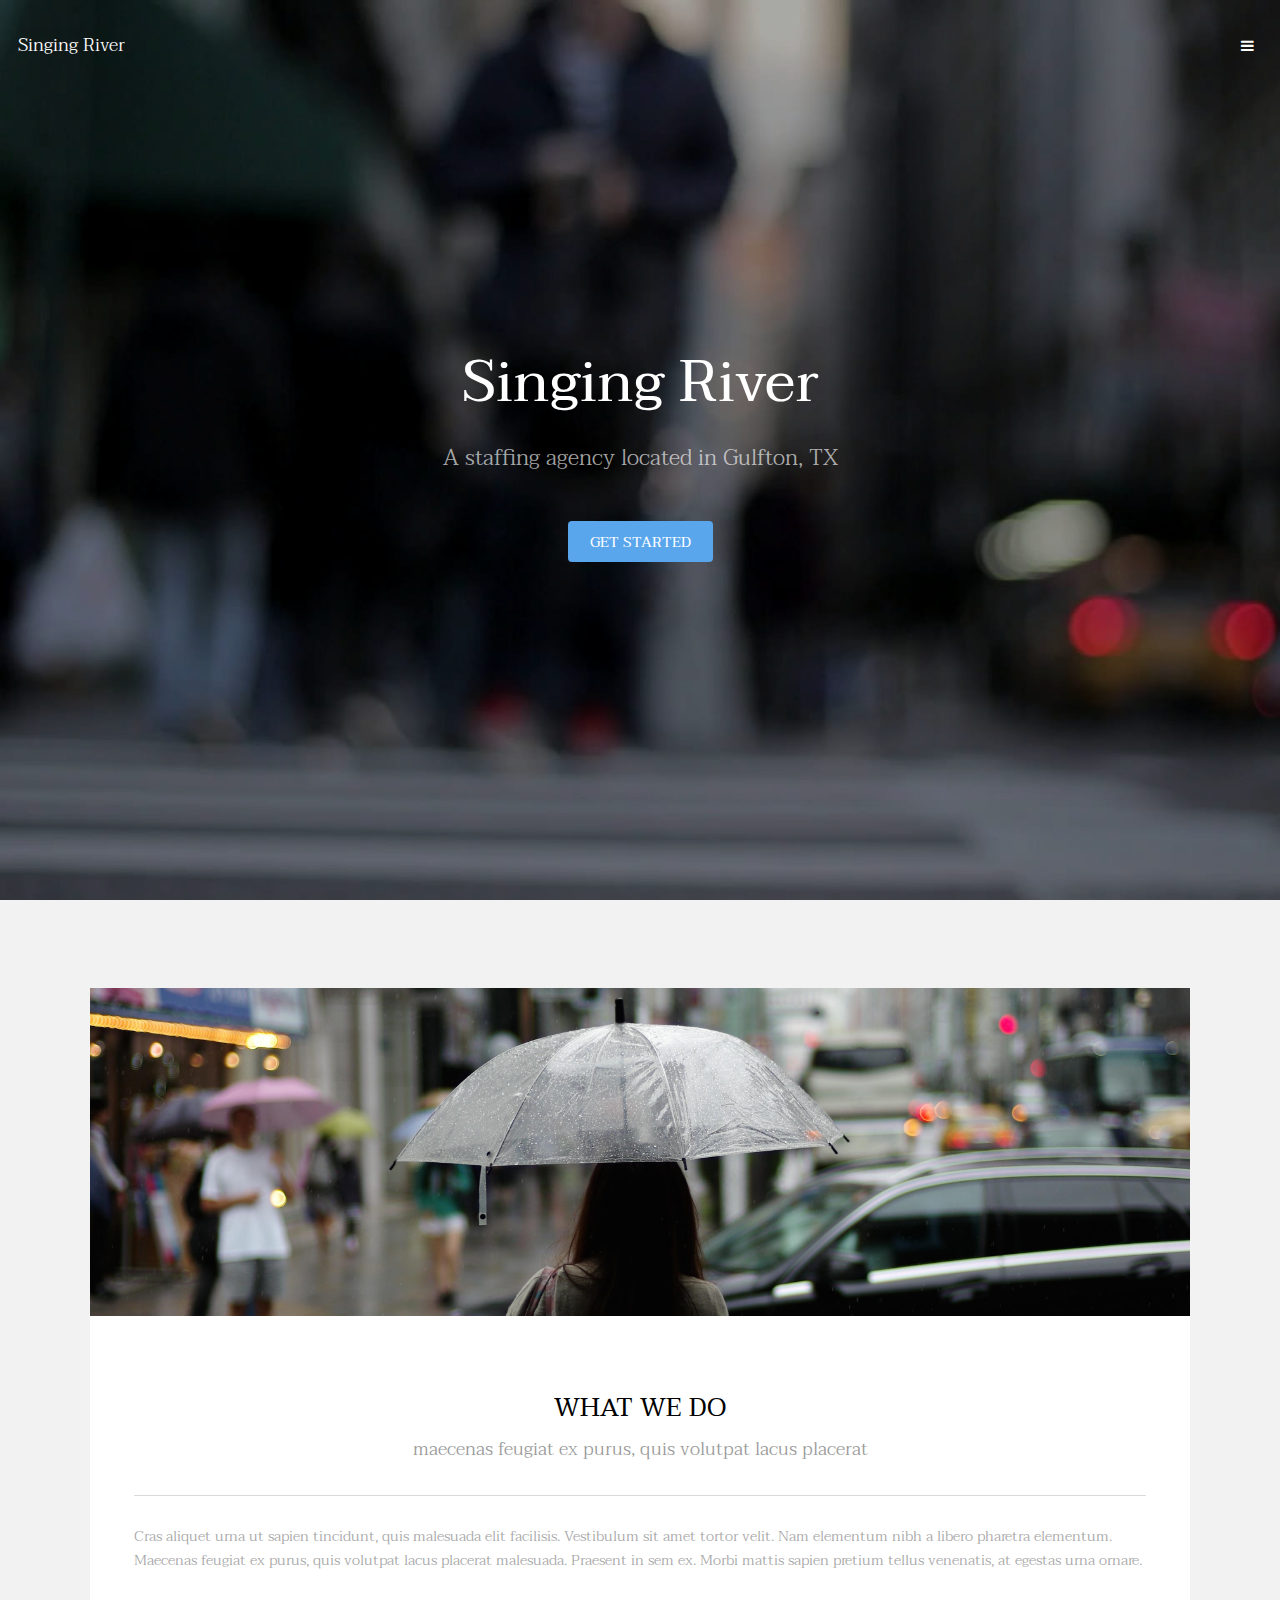
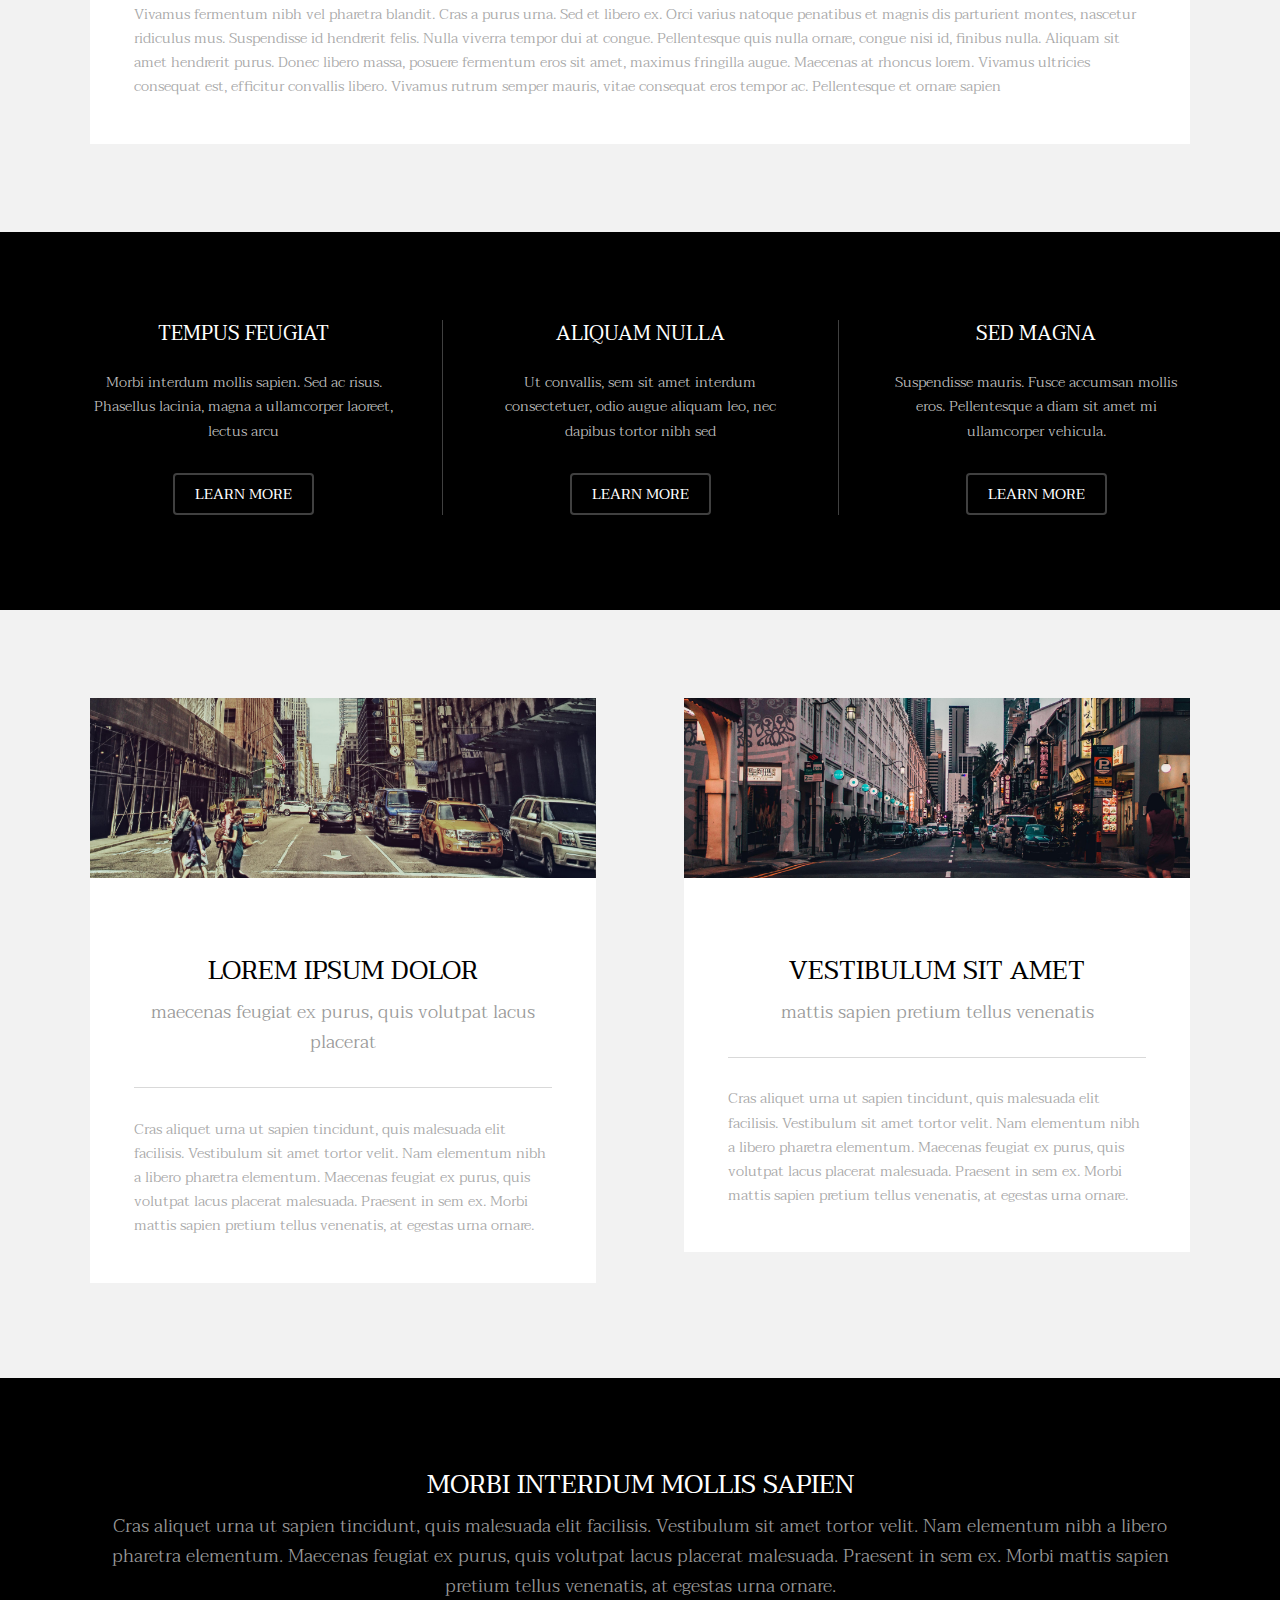
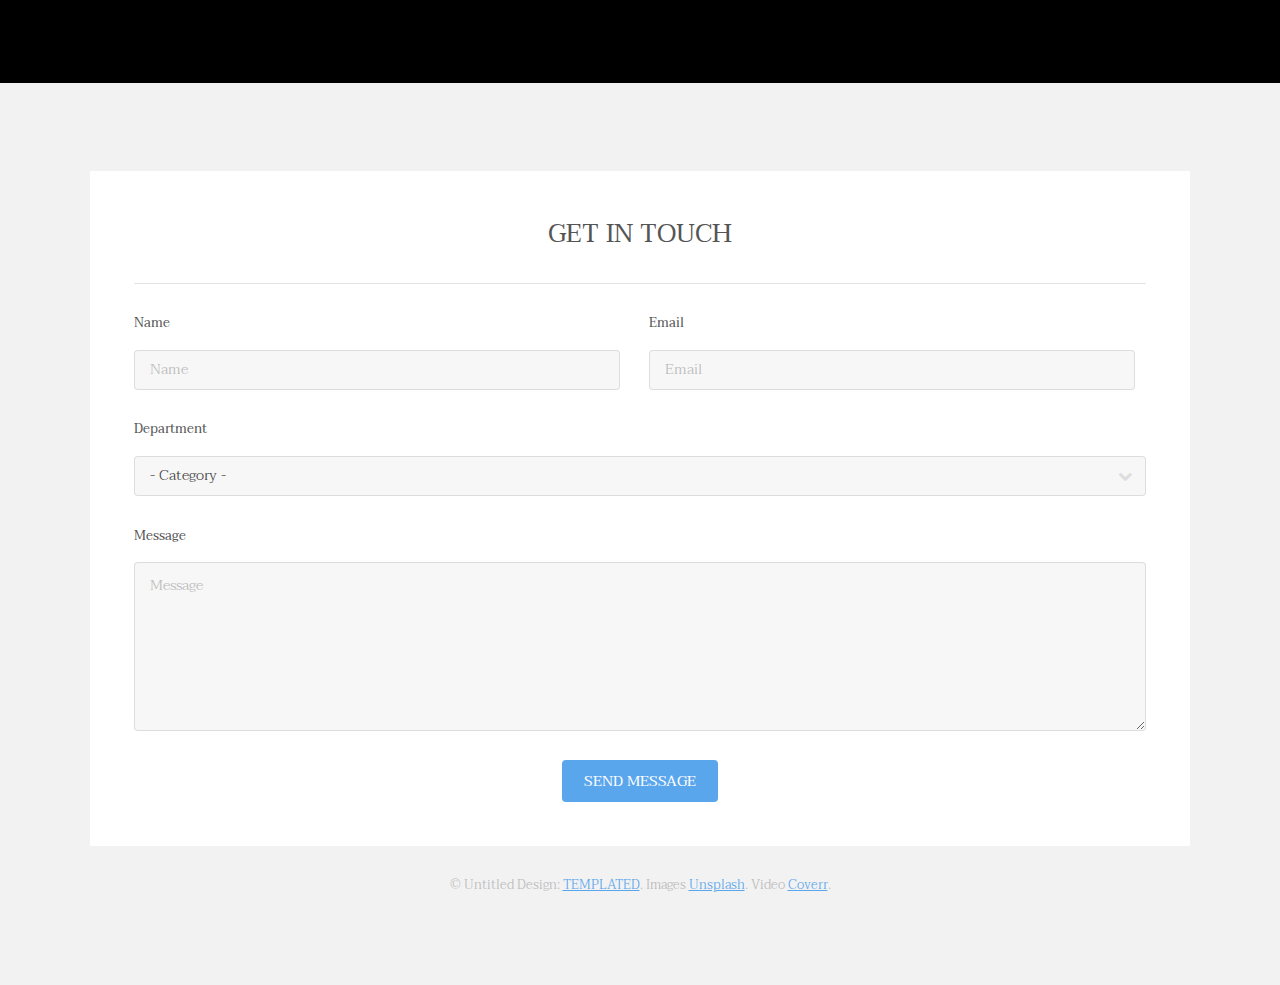
==== commit 97c4d968: "Updated home page" ====
--- a/index.html
+++ b/index.html
@@ -6,7 +6,7 @@
 -->
 <html>
 	<head>
-		<title>Transitive by TEMPLATED</title>
+		<title>Singing River</title>
 		<meta charset="utf-8" />
 		<meta name="viewport" content="width=device-width, initial-scale=1" />
 		<link rel="stylesheet" href="assets/css/main.css" />
@@ -15,7 +15,7 @@
 
 		<!-- Header -->
 			<header id="header" class="alt">
-				<div class="logo"><a href="index.html">Transitive <span>by TEMPLATED</span></a></div>
+				<div class="logo"><a href="index.html">Singing River</a></div>
 				<a href="#menu" class="toggle"><span>Menu</span></a>
 			</header>
 
@@ -36,9 +36,10 @@
 		-->
 			<section id="banner" data-video="images/banner">
 				<div class="inner">
-					<h1>Transitive</h1>
-					<p>A full responsive, business-oriented HTML5/CSS3 template<br />
-					built by <a href="https://templated.co/">Templated</a> and released under the <a href="https://templated.co/license">Creative Commons</a>.</p>
+					<h1>Singing River</h1>
+					<p>
+						A staffing agency located in Gulfton, TX
+					 </p>
 					<a href="#one" class="button special scrolly">Get Started</a>
 				</div>
 			</section>
@@ -53,7 +54,7 @@
 							</div>
 							<div class="content">
 								<header class="align-center">
-									<h2>Lorem ipsum dolor</h2>
+									<h2>What We Do</h2>
 									<p>maecenas feugiat ex purus, quis volutpat lacus placerat</p>
 								</header>
 								<hr />
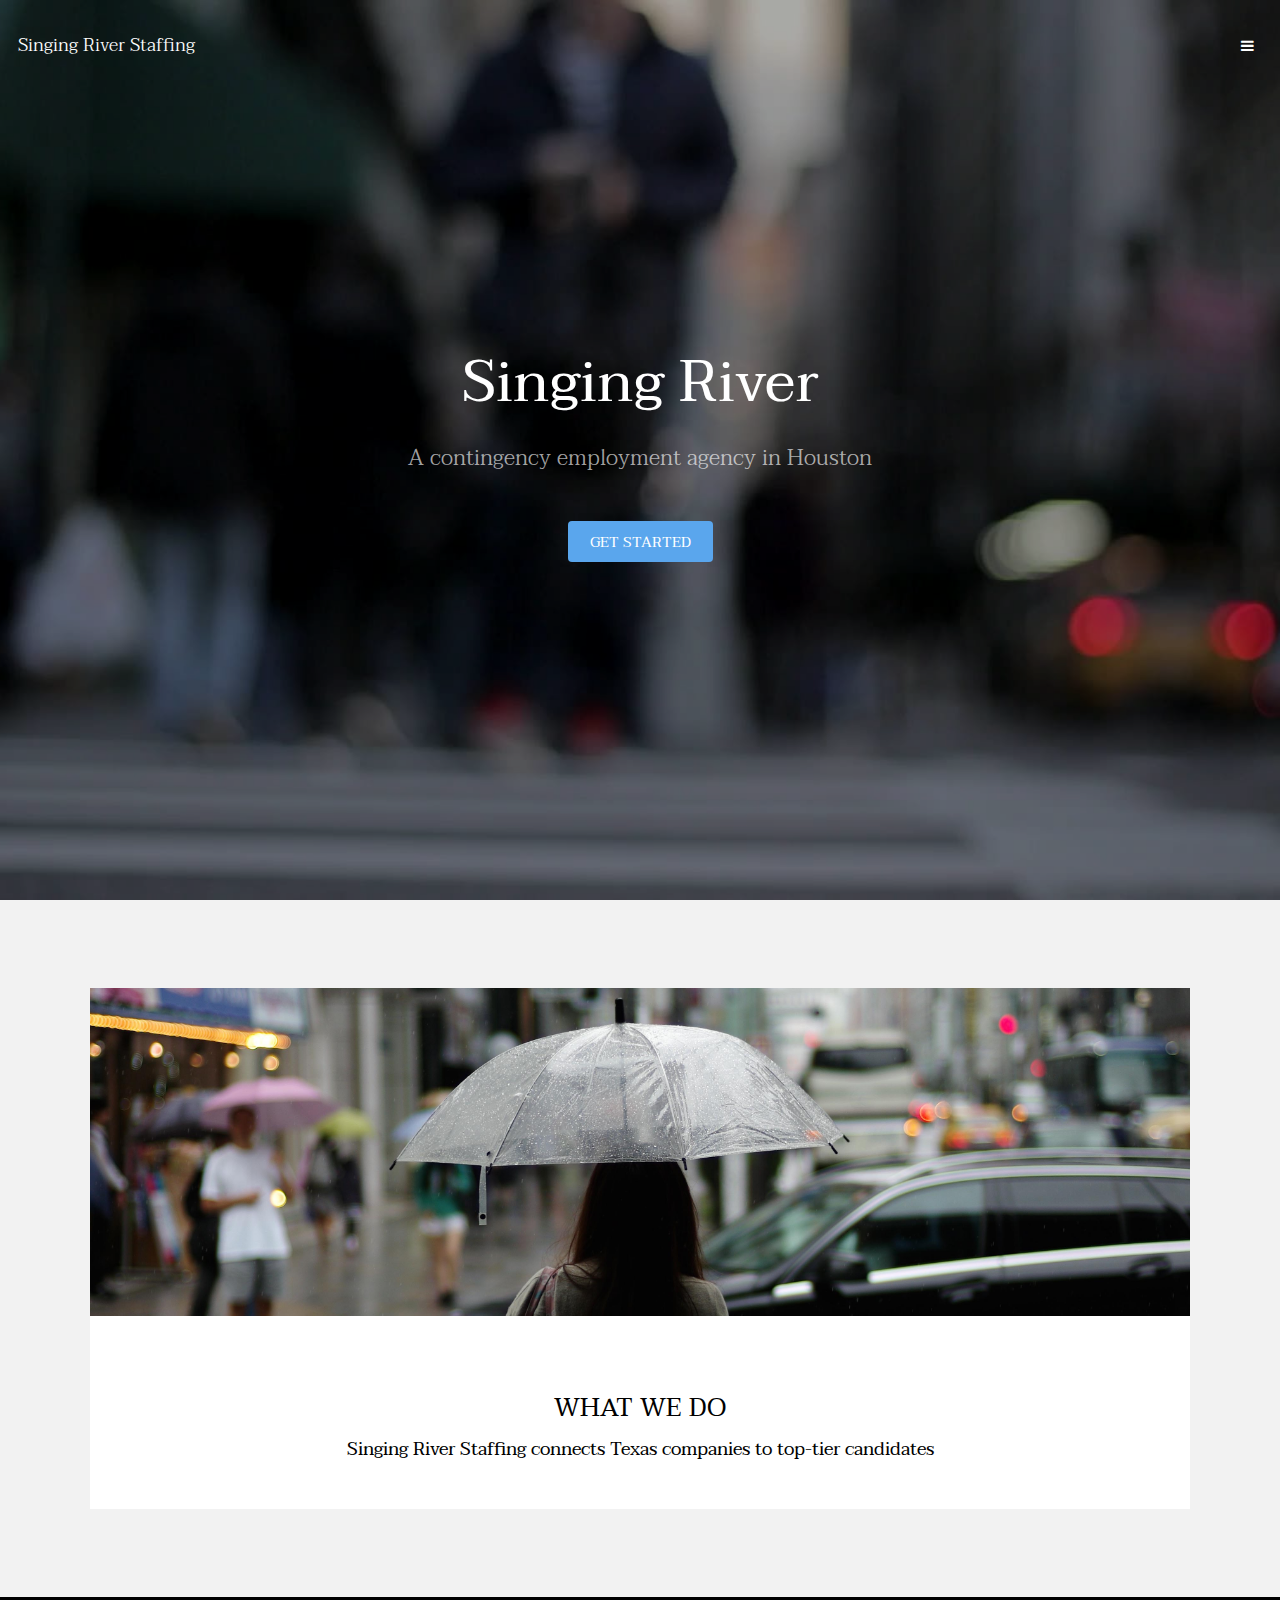
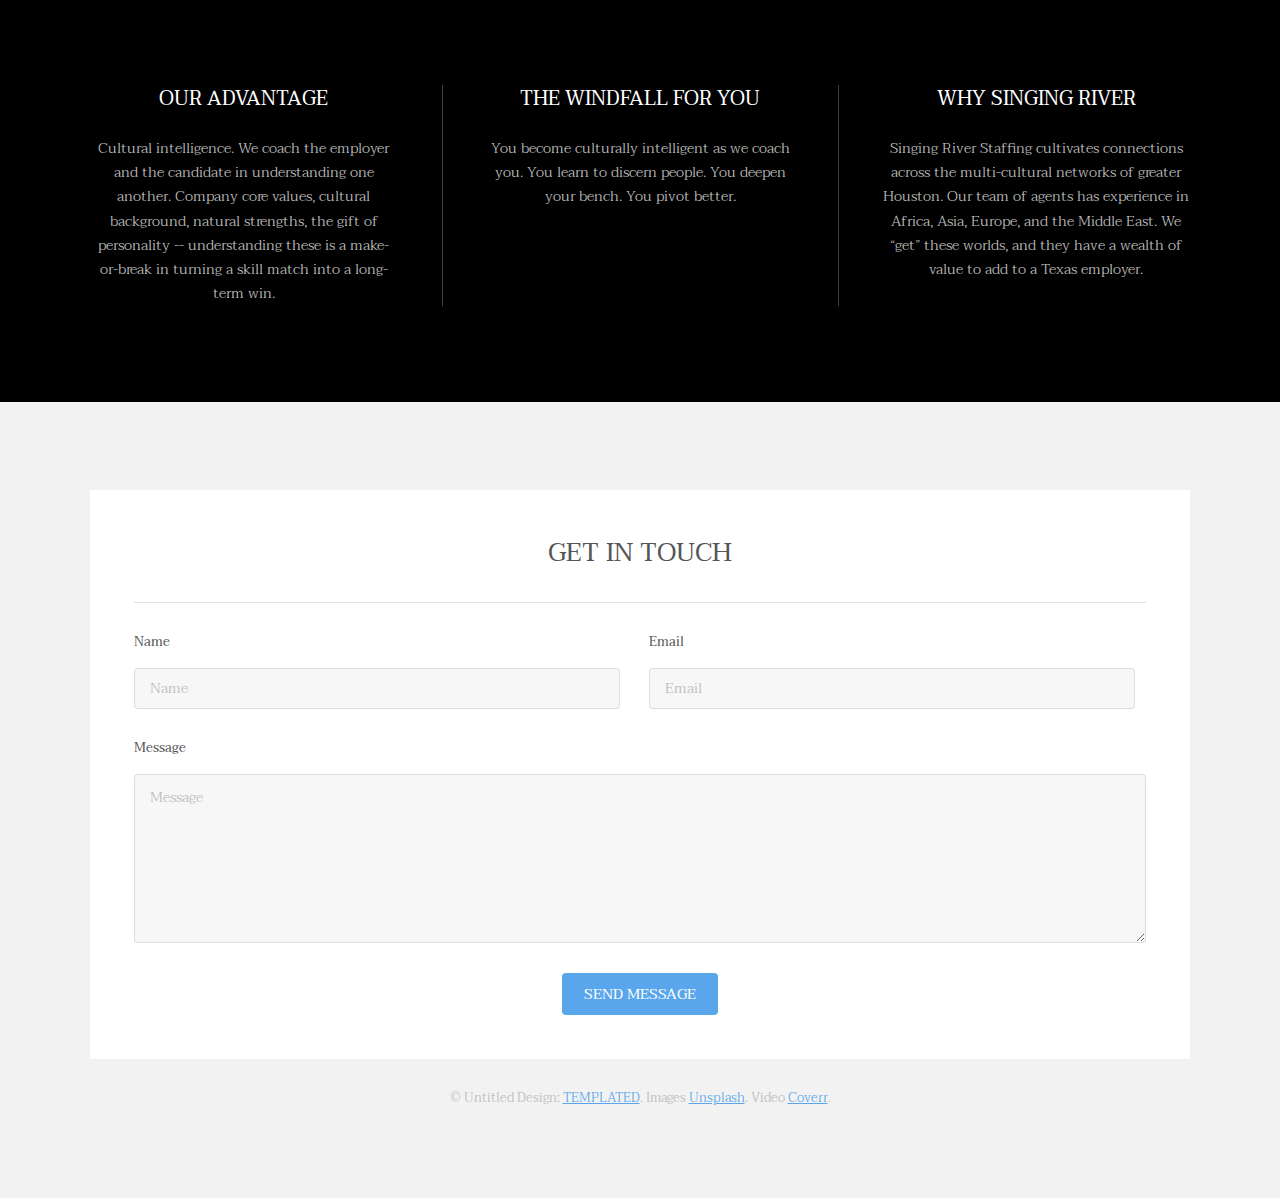
==== commit cb07938f: "Updated Google Forms" ====
--- a/index.html
+++ b/index.html
@@ -6,16 +6,17 @@
 -->
 <html>
 	<head>
-		<title>Singing River</title>
+		<title>Singing River Staffing</title>
 		<meta charset="utf-8" />
 		<meta name="viewport" content="width=device-width, initial-scale=1" />
 		<link rel="stylesheet" href="assets/css/main.css" />
+		<link rel="stylesheet" href="assets/css/styles.css" />
 	</head>
 	<body>
 
 		<!-- Header -->
 			<header id="header" class="alt">
-				<div class="logo"><a href="index.html">Singing River</a></div>
+				<div class="logo"><a href="index.html">Singing River Staffing</a></div>
 				<a href="#menu" class="toggle"><span>Menu</span></a>
 			</header>
 
@@ -23,8 +24,8 @@
 			<nav id="menu">
 				<ul class="links">
 					<li><a href="index.html">Home</a></li>
-					<li><a href="generic.html">Generic</a></li>
-					<li><a href="elements.html">Elements</a></li>
+					<li><a href="forEmployers.html">For Employers</a></li>
+					<li><a href="forCandidates.html">For Candidates</a></li>
 				</ul>
 			</nav>
 
@@ -38,7 +39,7 @@
 				<div class="inner">
 					<h1>Singing River</h1>
 					<p>
-						A staffing agency located in Gulfton, TX
+						A contingency employment agency in Houston
 					 </p>
 					<a href="#one" class="button special scrolly">Get Started</a>
 				</div>
@@ -55,11 +56,9 @@
 							<div class="content">
 								<header class="align-center">
 									<h2>What We Do</h2>
-									<p>maecenas feugiat ex purus, quis volutpat lacus placerat</p>
+									<p><strong>Singing River Staffing connects Texas 
+										companies to top-tier candidates</strong></p>
 								</header>
-								<hr />
-								<p> Cras aliquet urna ut sapien tincidunt, quis malesuada elit facilisis. Vestibulum sit amet tortor velit. Nam elementum nibh a libero pharetra elementum. Maecenas feugiat ex purus, quis volutpat lacus placerat malesuada. Praesent in sem ex. Morbi mattis sapien pretium tellus venenatis, at egestas urna ornare.</p>
-								<p>Vivamus fermentum nibh vel pharetra blandit. Cras a purus urna. Sed et libero ex. Orci varius natoque penatibus et magnis dis parturient montes, nascetur ridiculus mus. Suspendisse id hendrerit felis. Nulla viverra tempor dui at congue. Pellentesque quis nulla ornare, congue nisi id, finibus nulla. Aliquam sit amet hendrerit purus. Donec libero massa, posuere fermentum eros sit amet, maximus fringilla augue. Maecenas at rhoncus lorem. Vivamus ultricies consequat est, efficitur convallis libero. Vivamus rutrum semper mauris, vitae consequat eros tempor ac. Pellentesque et ornare sapien</p>
 							</div>
 						</div>
 					</div>
@@ -72,85 +71,29 @@
 					<div id="flexgrid">
 						<div>
 							<header>
-								<h3>Tempus Feugiat</h3>
+								<h3>Our Advantage</h3>
 							</header>
-							<p>Morbi interdum mollis sapien. Sed ac risus. Phasellus lacinia, magna a ullamcorper laoreet, lectus arcu</p>
-							<ul class="actions">
-								<li><a href="#" class="button alt">Learn More</a></li>
-							</ul>
+							<p>Cultural intelligence. We coach the employer and the candidate in understanding one another. 
+								Company core values, cultural background, natural strengths, the gift of personality -- 
+								understanding these is a make-or-break in turning a skill match into a long-term win. </p>
 						</div>
 						<div>
 							<header>
-								<h3>Aliquam Nulla</h3>
+								<h3>The Windfall for you</h3>
 							</header>
-							<p>Ut convallis, sem sit amet interdum consectetuer, odio augue aliquam leo, nec dapibus tortor nibh sed </p>
-							<ul class="actions">
-								<li><a href="#" class="button alt">Learn More</a></li>
-							</ul>
+							<p>You become culturally intelligent as we coach you. 
+								You learn to discern people. You deepen your bench. You pivot better.  </p>
 						</div>
 						<div>
 							<header>
-								<h3>Sed Magna</h3>
+								<h3>Why Singing River</h3>
 							</header>
-							<p>Suspendisse mauris. Fusce accumsan mollis eros. Pellentesque a diam sit amet mi ullamcorper vehicula.</p>
-							<ul class="actions">
-								<li><a href="#" class="button alt">Learn More</a></li>
-							</ul>
+							<p>Singing River Staffing cultivates connections across 
+								the multi-cultural networks of greater Houston. 
+								Our team of agents has experience in Africa, Asia, Europe, and the Middle East. 
+								We “get” these worlds, and they have a wealth of value to add to a Texas employer.</p>
 						</div>
 					</div>
-				</div>
-			</section>
-
-		<!-- Three -->
-			<section id="three" class="wrapper style2">
-				<div class="inner">
-					<div class="grid-style">
-
-						<div>
-							<div class="box">
-								<div class="image fit">
-									<img src="images/pic02.jpg" alt="" />
-								</div>
-								<div class="content">
-									<header class="align-center">
-										<h2>Lorem ipsum dolor</h2>
-										<p>maecenas feugiat ex purus, quis volutpat lacus placerat</p>
-									</header>
-									<hr />
-									<p> Cras aliquet urna ut sapien tincidunt, quis malesuada elit facilisis. Vestibulum sit amet tortor velit. Nam elementum nibh a libero pharetra elementum. Maecenas feugiat ex purus, quis volutpat lacus placerat malesuada. Praesent in sem ex. Morbi mattis sapien pretium tellus venenatis, at egestas urna ornare.</p>
-								</div>
-							</div>
-						</div>
-
-						<div>
-							<div class="box">
-								<div class="image fit">
-									<img src="images/pic03.jpg" alt="" />
-								</div>
-								<div class="content">
-									<header class="align-center">
-										<h2>Vestibulum sit amet</h2>
-										<p>mattis sapien pretium tellus venenatis</p>
-									</header>
-									<hr />
-									<p> Cras aliquet urna ut sapien tincidunt, quis malesuada elit facilisis. Vestibulum sit amet tortor velit. Nam elementum nibh a libero pharetra elementum. Maecenas feugiat ex purus, quis volutpat lacus placerat malesuada. Praesent in sem ex. Morbi mattis sapien pretium tellus venenatis, at egestas urna ornare.</p>
-								</div>
-							</div>
-						</div>
-
-					</div>
-				</div>
-			</section>
-
-		<!-- Four -->
-			<section id="four" class="wrapper style3">
-				<div class="inner">
-
-					<header class="align-center">
-						<h2>Morbi interdum mollis sapien</h2>
-						<p>Cras aliquet urna ut sapien tincidunt, quis malesuada elit facilisis. Vestibulum sit amet tortor velit. Nam elementum nibh a libero pharetra elementum. Maecenas feugiat ex purus, quis volutpat lacus placerat malesuada. Praesent in sem ex. Morbi mattis sapien pretium tellus venenatis, at egestas urna ornare.</p>
-					</header>
-
 				</div>
 			</section>
 
@@ -171,18 +114,7 @@
 										<label for="email">Email</label>
 										<input name="email" id="email" type="email" placeholder="Email">
 									</div>
-									<div class="field">
-										<label for="dept">Department</label>
-										<div class="select-wrapper">
-											<select name="dept" id="dept">
-												<option value="">- Category -</option>
-												<option value="1">Manufacturing</option>
-												<option value="1">Shipping</option>
-												<option value="1">Administration</option>
-												<option value="1">Human Resources</option>
-											</select>
-										</div>
-									</div>
+
 									<div class="field">
 										<label for="message">Message</label>
 										<textarea name="message" id="message" rows="6" placeholder="Message"></textarea>
--- a/assets/css/styles.css
+++ b/assets/css/styles.css
@@ -0,0 +1,4 @@
+.container-1 {
+    display: flex;
+    justify-content: center;
+}